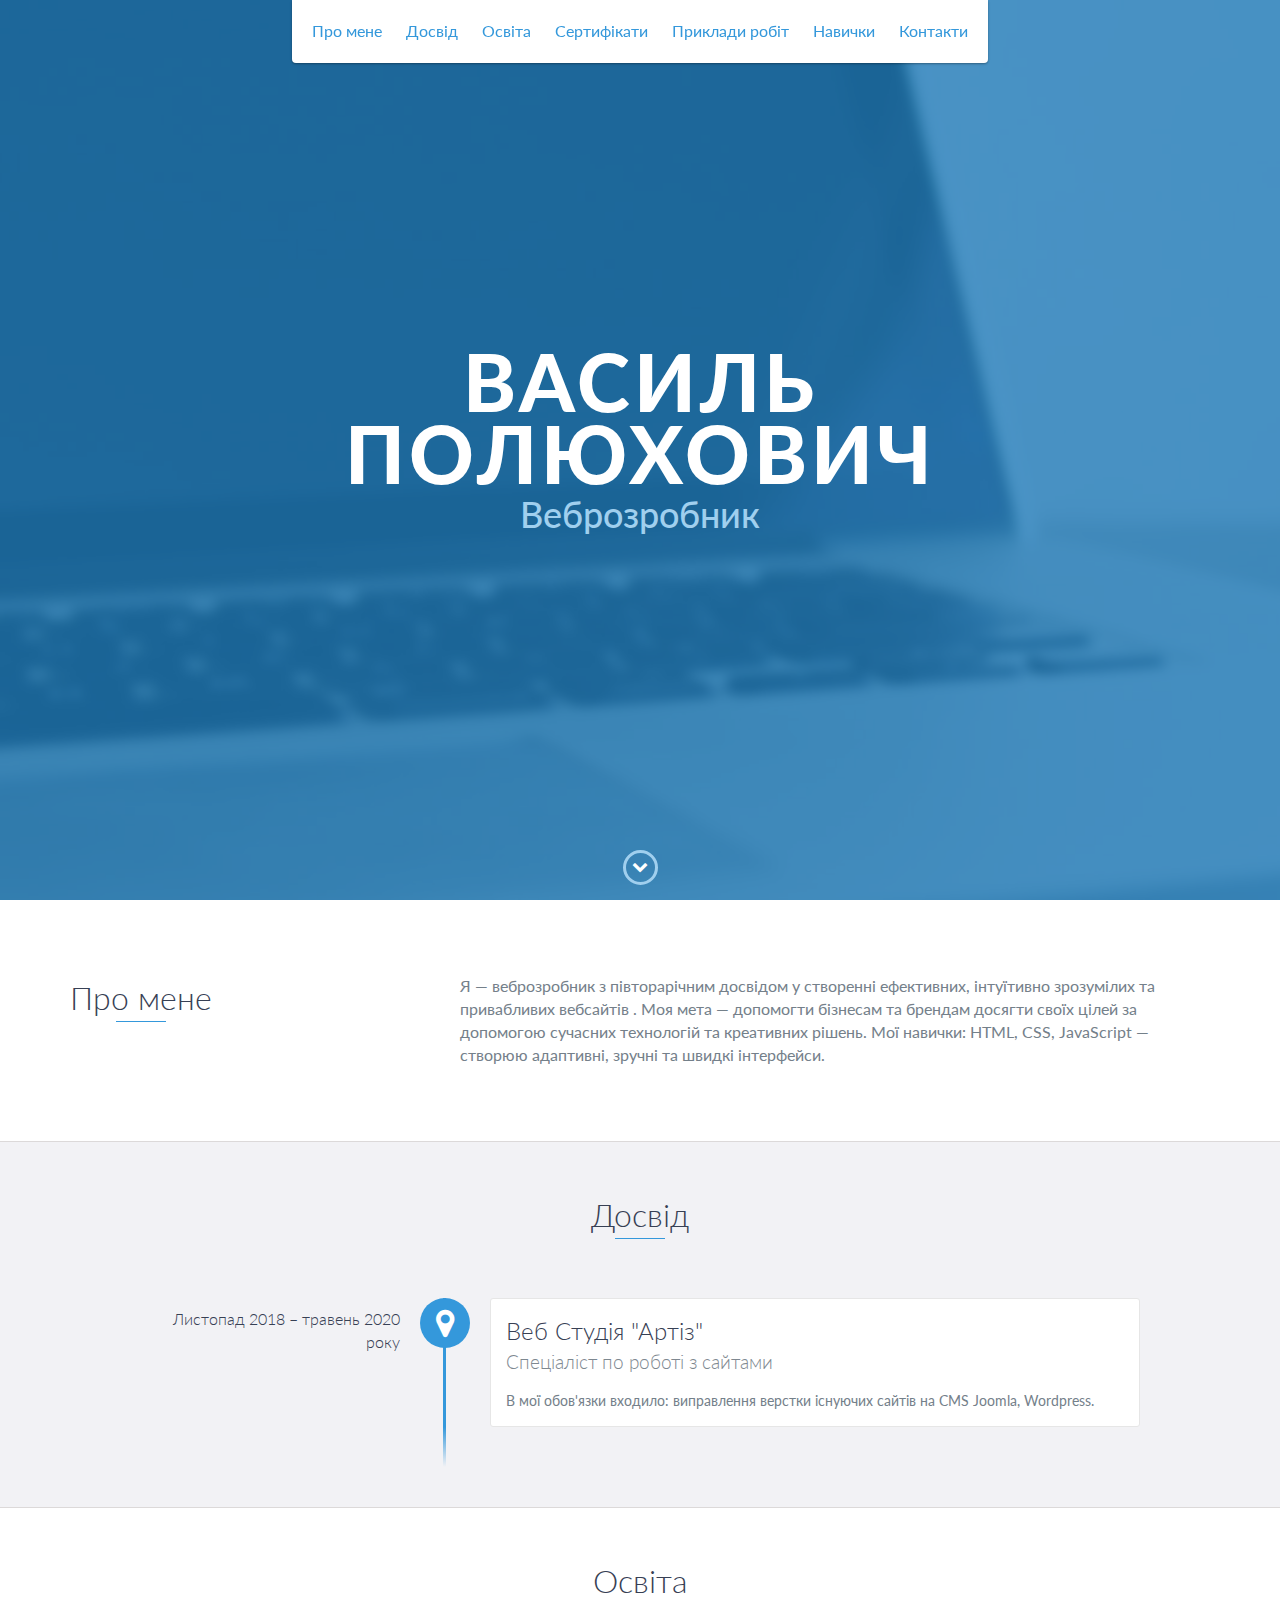
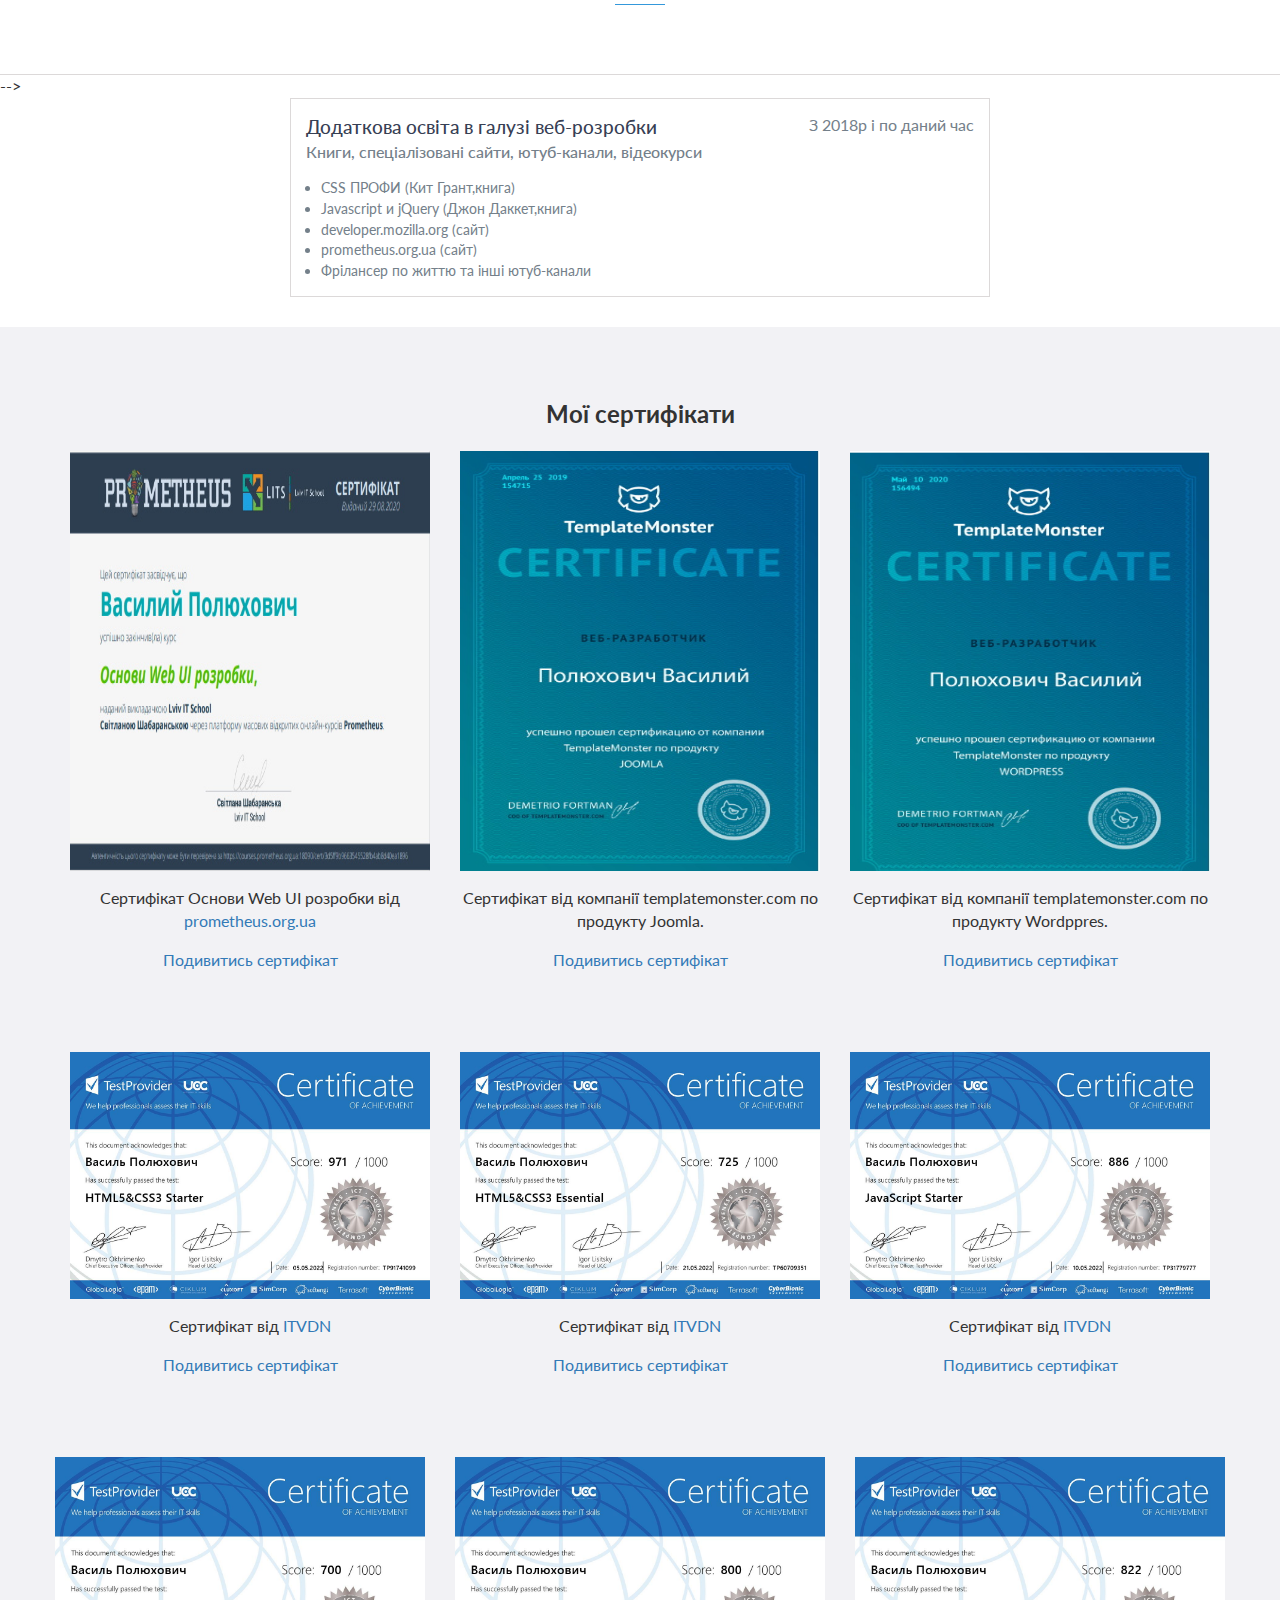
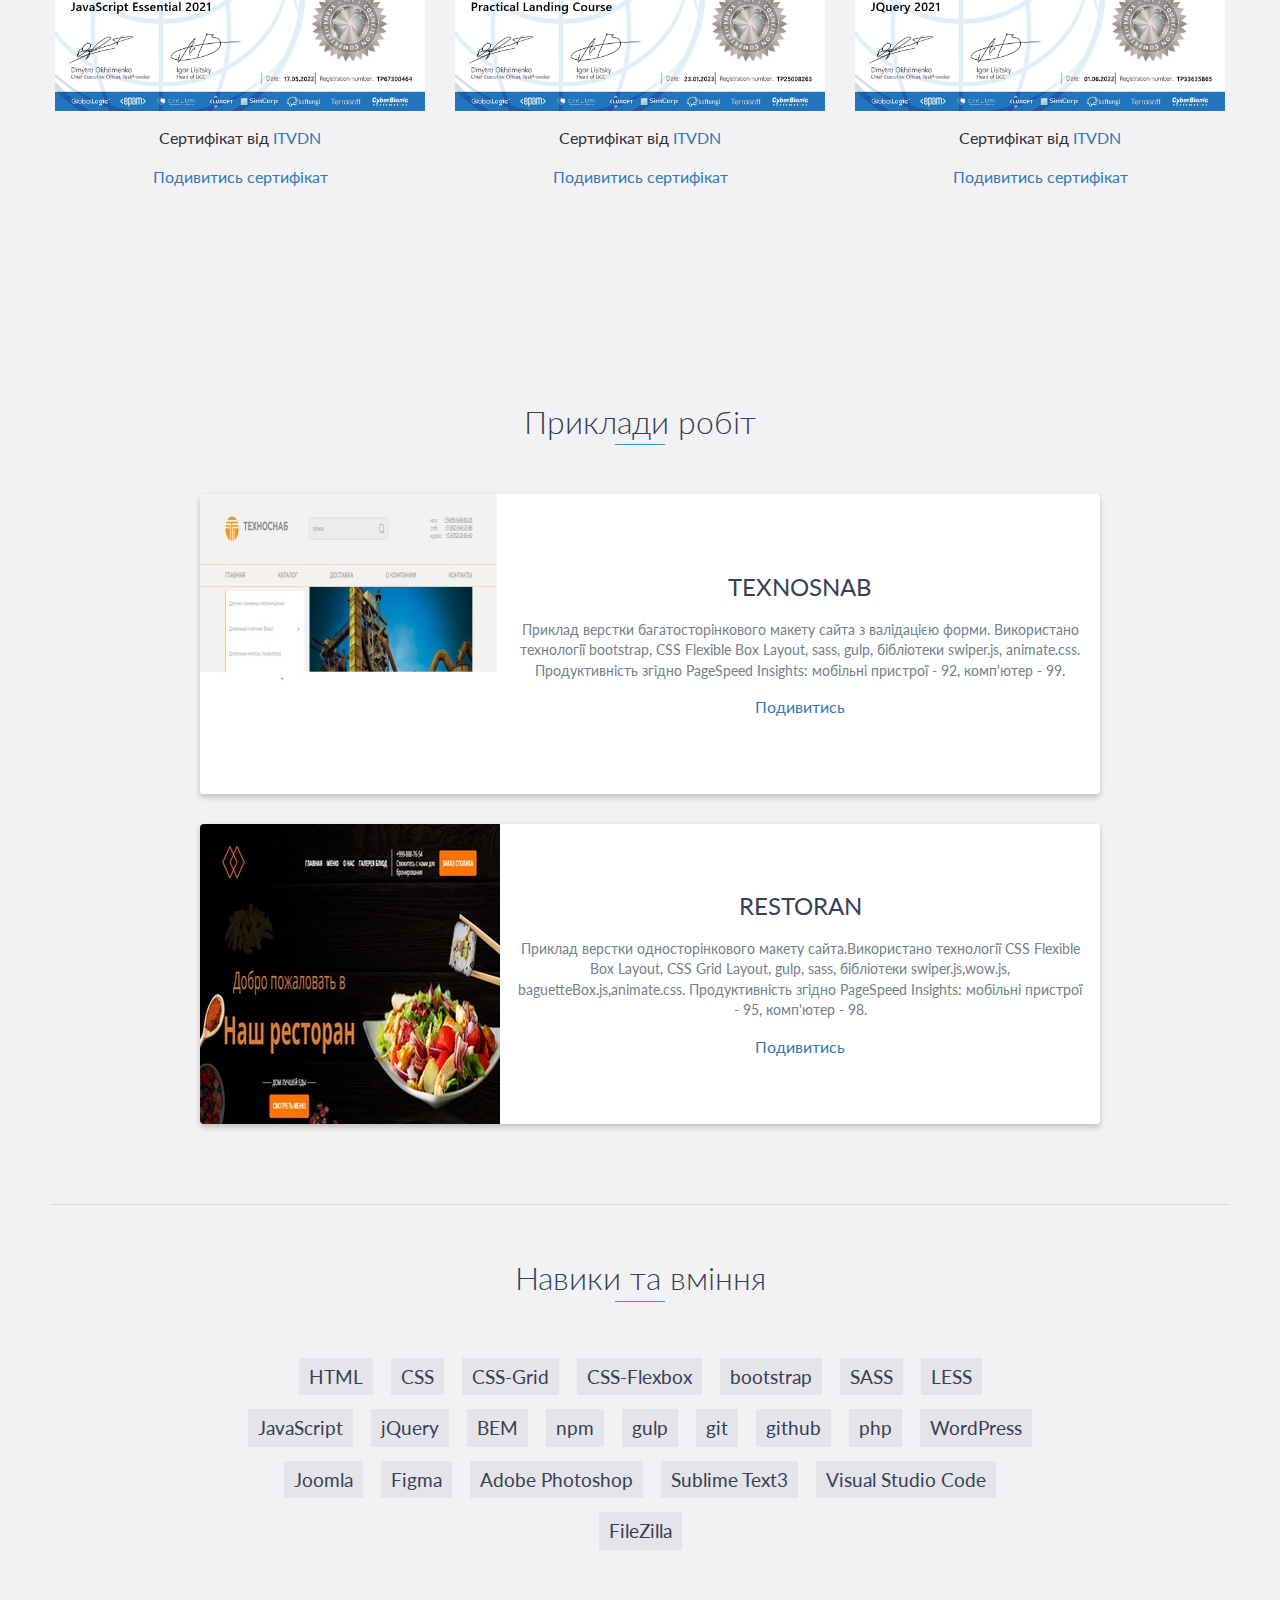
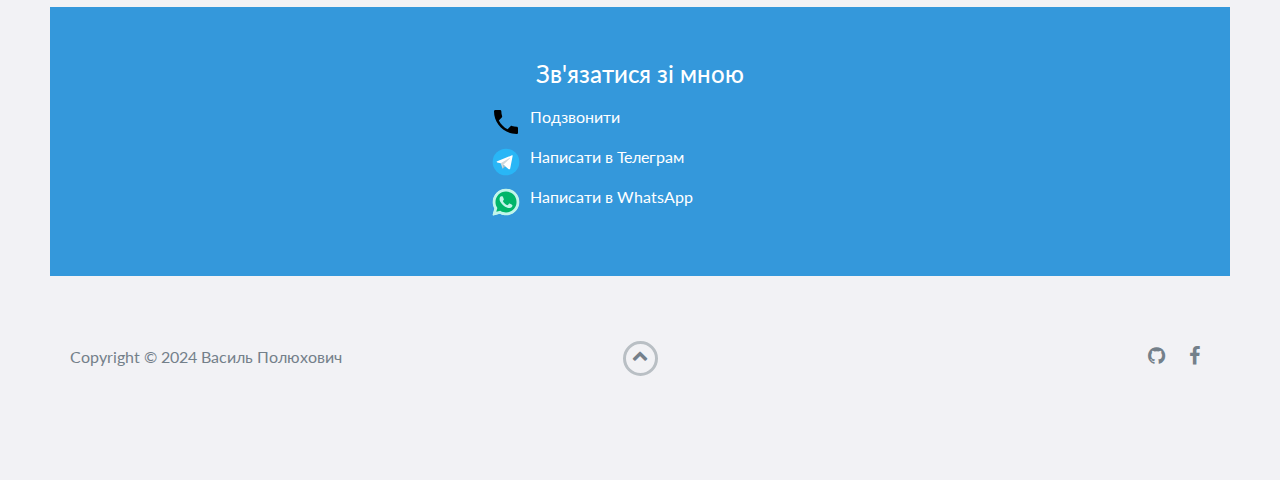
==== index.html @ ae408dc0 "Update index.html" ====
<!DOCTYPE html>
<html class="no-js" lang="uk">

<head>
    <meta charset="utf-8">
    <meta http-equiv="X-UA-Compatible" content="IE=edge">
    <meta name="viewport" content="width=device-width, initial-scale=1">
    <title>Моє Портфоліо</title>
	<link rel="shortcut icon" href="favicon.ico" type="image/x-icon">
	<link rel="icon" href="favicon.ico" type="image/x-icon">
    <link href="https://fonts.googleapis.com/css?family=Lato:300,400,700,900" rel="stylesheet">
    <link rel="stylesheet" href="libs/font-awesome/css/font-awesome.min.css">
    <link href="css/bootstrap.min.css" rel="stylesheet">
    <link href="css/styles.css" rel="stylesheet">
	<!-- Global site tag (gtag.js) - Google Analytics -->
<script async src="https://www.googletagmanager.com/gtag/js?id=G-TZPPJXWXL6"></script>
<script>
  window.dataLayer = window.dataLayer || [];
  function gtag(){dataLayer.push(arguments);}
  gtag('js', new Date());

  gtag('config', 'G-TZPPJXWXL6');
</script>
</head>

<body>
    <div id="mobile-menu-open" class="shadow-large">
        <i class="fa fa-bars" aria-hidden="true"></i>
    </div>
    <!-- End #mobile-menu-toggle -->
    <header class="sticky">
        <div id="mobile-menu-close">
            <span>Close</span> <i class="fa fa-times" aria-hidden="true"></i>
        </div>
        <ul id="menu" class="shadow">
            <li>
                <a href="#about">Про мене</a>
            </li>
            <li>
                <a href="#experience">Досвід</a>
            </li>
            <li>
                <a href="#education">Освіта</a>
            </li>
            <li>
                <a href="#sertifikat">Сертифікати</a>
            </li>
            <li>
                <a href="#projects">Приклади робіт</a>
            </li>
            <li>
                <a href="#skills">Навички</a>
            </li>
            <li>
                <a href="#contact">Контакти</a>
            </li>
        </ul>
    </header>
    <!-- End header -->

    <div id="lead">
        <div id="lead-content">
            <h1>Василь Полюхович</h1>
            <h2>Веброзробник</h2>
            <!--<a target="_blank" href="./rezume.pdfff" class="btn-rounded-white" >Скачати резюме</a>-->
        </div>
        <!-- End #lead-content -->

        <div id="lead-overlay"> </div>

        <div id="lead-down">
            <span>
                <i class="fa fa-chevron-down" aria-hidden="true"></i>
            </span>
        </div>
        <!-- End #lead-down -->
    </div>
    <!-- End #lead -->

    <div id="about">
        <div class="container">
            <div class="row">
                <div class="col-md-4">
                    <h2 class="heading">Про мене</h2>
                </div>
                <div class="col-md-8">
                    <p>
                       Я — веброзробник з півторарічним досвідом у створенні ефективних, інтуїтивно зрозумілих та привабливих вебсайтів . Моя мета — допомогти бізнесам та брендам досягти своїх цілей за допомогою сучасних технологій та креативних рішень.

Мої навички:
HTML, CSS, JavaScript — створюю адаптивні, зручні та швидкі інтерфейси.</p>


                    </p>
                </div>
            </div>
        </div>
    </div>
    <!-- End #about -->

    <div id="experience" class="background-alt">
        <h2 class="heading">Досвід</h2>
        <div id="experience-timeline">
           <!-- <div data-date="З 200 року">
                <h3>Зарічненське державне лісове підприємство</h3>
                <h4>Юрисконсульт</h4>
                <p>
                    Обов"язки: ведення претензійно-позовної роботи, представництво інтересів підприємства в судах та державних органах.
                </p>
            </div>-->

            <div data-date="Листопад 2018 – травень 2020 року">
                <h3>Веб Студія "Артіз"</h3>
                <h4>Спеціаліст по роботі з сайтами</h4>
                <p>
                    В мої обов'язки входило: виправлення верстки існуючих сайтів на CMS Joomla, Wordpress.
                </p>
            </div>

        </div>
    </div>
    <!-- End #experience -->

    <div id="education">
        <h2 class="heading">Освіта</h2>
       <!-- <div class="education-block">
            <h3>Чернівецький національний університет</h3>
            <span class="education-date">1999 - 2004</span>
            <h4>Диплом 'спеціаліста', спеціальність 'правознавство'</h4>
            <!-- <p>
                Lorem ipsum dolor sit amet, consectetur adipiscing elit. Curabitur in iaculis ex. Etiam volutpat laoreet urna. Morbi ut tortor nec nulla commodo malesuada sit amet vel lacus. Fusce eget efficitur libero. Morbi dapibus porta quam laoreet placerat.
            </p> -->
        </div>-->
        <!-- End .education-block -->

        <div class="education-block">
            <h3>Додаткова освіта в галузі веб-розробки</h3>
            <span class="education-date">З 2018р  і по даний час </span>
            <h4>Книги, спеціалізовані сайти, ютуб-канали, відеокурси</h4>
            <ul>
                <li>
                    CSS ПРОФИ (Кит Грант,книга)
                </li>
                <li>
                    Javascript и jQuery (Джон Даккет,книга)
                </li>
                <li>
                    developer.mozilla.org (сайт)
                </li>
                 
               
                <li>
                    prometheus.org.ua (сайт)
                </li>
                <li>
                    Фрілансер по життю та інші ютуб-канали
                </li>
            </ul>
        </div>
        <!-- End .education-block -->
    </div>
    <!-- End #education -->

    <div class="sertifikat background-alt" id="sertifikat">
        <div class="container">
                <h2 class="text-center">Мої сертифікати</h2>


            <div class="row">
                <div class="col-md-4 card-bot">
                     <div class="card text-center" >
                      <img src="images/sertifikat/prometeus2.jpg" class="card-img-top" alt="сертифікат-1" width="360" height="420">
                      <div class="card-body">
                        
                        <p class="card-text">Сертифікат Основи Web UI розробки від
                            <a href="https://courses.prometheus.org.ua/courses/course-v1:LITS+114+2020_T3/about" target="_blank">prometheus.org.ua</a>
                         </p>
                        <a href="images/sertifikat/certificate.pdf" class="btn btn-primary" target="_blank">Подивитись сертифікат</a>
                      </div>
                    </div>

                </div>
                <div class="col-md-4 card-bot">
                    <div class="card text-center">
                      <img src="images/sertifikat/monster1.jpg" class="card-img-top" alt="партнер" width="360" height="420">
                      <div class="card-body">
                        
                        <p class="card-text">Сертифікат від компанії templatemonster.com по продукту Joomla.</p>
                         <a href="sertifikat-1.html" class="btn btn-primary" target="_blank">Подивитись сертифікат</a>
                      </div>
                    </div>

                </div>
                <div class="col-md-4 card-bot">
                    <div class="card text-center">
                     <img src="images/sertifikat/monster2.jpg" class="card-img-top" alt="партнер" width="360" height="420">
                        
                        <p class="card-text">Сертифікат від компанії templatemonster.com по продукту Wordppres.</p>
                        <a href="sertifikat-2.html" class="btn btn-primary" target="_blank">Подивитись сертифікат</a>
                      </div>
                    </div>

                </div>
		<!--добавлено-->
			 <div class="row" >
                <div class="col-md-4 card-bot">
                    <div class="card text-center" >
                      <img src="images/sertifikat/front1.jpg" class="card-img-top" alt="сертифікат-4">
                      <div class="card-body">
                        
                        <p class="card-text">Сертифікат від 
                            <a href="https://itvdn.com/ua" target="_blank">ITVDN</a>
                         </p>
                        <a href="images/sertifikat/front1.jpg" class="btn btn-primary" target="_blank">Подивитись сертифікат</a>
                      </div>
                    </div>

                </div>
                <div class="col-md-4 card-bot">
                    <div class="card text-center">
                      <img src="images/sertifikat/front2.jpg" class="card-img-top" alt="сертифікат-4">
                      <div class="card-body">
                        
                        <p class="card-text">Сертифікат від 
				 <a href="https://itvdn.com/ua" target="_blank">ITVDN</a>
			
			</p>
                          <a href="images/sertifikat/front2.jpg" class="btn btn-primary" target="_blank">Подивитись сертифікат</a>
                      </div>
                    </div>

                </div>
                <div class="col-md-4 card-bot">
                    <div class="card text-center">
                     <img src="images/sertifikat/front3.jpg" class="card-img-top" alt="сертифікат-4">
                      <div class="card-body">
                        
                        <p class="card-text">Сертифікат від 
				 <a href="https://itvdn.com/ua" target="_blank">ITVDN</a>
			
			</p>
                          <a href="images/sertifikat/front3.jpg" class="btn btn-primary" target="_blank">Подивитись сертифікат</a>
                      </div>
                    </div>

                </div>

		<!--добавлено-->

		<!--добавлено-->
			 <div class="row" style="margin-bottom:80px;">
                <div class="col-md-4 card-bot">
                    <div class="card text-center" >
                      <img src="images/sertifikat/front4.jpg" class="card-img-top" alt="сертифікат-4">
                      <div class="card-body">
                        
                        <p class="card-text">Сертифікат від 
                            <a href="https://itvdn.com/ua" target="_blank">ITVDN</a>
                         </p>
                        <a href="images/sertifikat/front4.jpg" class="btn btn-primary" target="_blank">Подивитись сертифікат</a>
                      </div>
                    </div>

                </div>
                <div class="col-md-4 card-bot">
                    <div class="card text-center">
                      <img src="images/sertifikat/front5.jpg" class="card-img-top" alt="сертифікат-4">
                      <div class="card-body">
                        
                        <p class="card-text">Сертифікат від 
				 <a href="https://itvdn.com/ua" target="_blank">ITVDN</a>
			
			</p>
                          <a href="images/sertifikat/front5.jpg" class="btn btn-primary" target="_blank">Подивитись сертифікат</a>
                      </div>
                    </div>

                </div>
                <div class="col-md-4 card-bot">
                    <div class="card text-center">
                     <img src="images/sertifikat/front6.jpg" class="card-img-top" alt="сертифікат-4">
                      <div class="card-body">
                        
                        <p class="card-text">Сертифікат від 
				 <a href="https://itvdn.com/ua" target="_blank">ITVDN</a>
			
			</p>
                          <a href="images/sertifikat/front6.jpg" class="btn btn-primary" target="_blank">Подивитись сертифікат</a>
                      </div>
                    </div>

                </div>

		<!--добавлено-->


            </div>

        </div>

    </div>

    <div id="projects">
        <h2 class="heading">Приклади робіт</h2>
        <div class="container">
            <div class="row">
                <div class="project shadow-large">
                    <div class="project-image">
                        <img src="images/tehnosnab.jpg" alt="сайт техноснаб" />
                    </div>
                    <!-- End .project-image -->
                    <div class="project-info">
                        <h3>TEXNOSNAB</h3>
                        <p>
                            Приклад верстки багатосторінкового макету сайта  з валідацією форми. Використано технології bootstrap, CSS Flexible Box Layout,  sass, gulp, бiбліотеки swiper.js, animate.css. Продуктивність згідно PageSpeed Insights: мобільні пристрої - 92, комп'ютер - 99.
                        </p>
                        <a href="https://vasil-polucohvich.github.io/site/index.html" target="_blank">Подивитись </a>
                    </div>
                    
                    
                    
                </div>
                <!-- End .project -->
                <div class="project shadow-large">
                    <div class="project-image">
                        <img src="images/restoran.jpg" alt="сайт ресторан" />
                    </div>
                    <!-- End .project-image -->
                    <div class="project-info">
                        <h3>RESTORAN</h3>
                        <p>
                            Приклад верстки односторінкового макету сайта.Використано технології CSS Flexible Box Layout, CSS Grid Layout, gulp, sass, бiбліотеки swiper.js,wow.js, baguetteBox.js,animate.css. Продуктивність згідно PageSpeed Insights: мобільні пристрої - 95, комп'ютер - 98.
                        </p>
                        <a href="https://vasil-polucohvich.github.io/restoran/" target="_blank">Подивитись </a>
                    </div>
                    
                    
                    
                </div>
            </div>
        </div>
    </div>
    <!-- End #projects -->

    <div id="skills" class="background-alt">
        <h2 class="heading">Навики та вміння</h2>
        <ul>
            
            <li>HTML</li>
            <li>CSS</li>
            <li>CSS-Grid</li>
            <li>CSS-Flexbox</li>
            <li>bootstrap</li>
            <li>SASS</li>
            <li>LESS</li>
            <li>JavaScript</li>
            <li>jQuery</li>
             <li>BEM</li>
            
            
            <li>npm</li>
            <li>gulp</li>
            <li>git</li>
            <li>github</li>
            <li>php</li>
            <li>WordPress</li>
            <li>Joomla</li>
            <li>Figma</li>
            <li>Adobe Photoshop</li>
            <li>Sublime Text3</li>
            <li>Visual Studio Code</li>
	    <li>FileZilla</li>
            
        </ul>
    </div>
    <!-- End #skills -->

    <div id="contact">
        <div class="wrap">
            <h2>Зв'язатися зі мною</h2>
        <div>
            <a class="messanger tel"  href="tel:+38-098-82-34-392">Подзвонити </a>
        </div>
        <!--<div>
            <a class="messanger email"  href="mailto:polyukhovich.vasil.12@gmail.com">Написати на email</a>
        </div>-->
        <!-- <div>
            <a class="messanger skipe"  href="https://join.skype.com/invite/NRUJ8xKCQGyu">Зв'язатися по Skipe</a>
        </div>-->
        <div>
            <a class="messanger telegram"  href="tg://resolve?domain=VasilyPolyukhovich">Написати в Телеграм</a>
        </div>
        
        <div>
            <a class="messanger whatsapp"  href="https://wa.me/380988234392">Написати в WhatsApp</a>
        </div>

        </div>
        
        
        <!-- <div id="contact-form">
            <form method="POST" action="https://formspree.io/email@email.com">
                <input type="hidden" name="_subject" value="Contact request from personal website" />
                <input type="email" name="_replyto" placeholder="Ваш email" required>
                <textarea name="message" placeholder="Ваше повідомлення" required></textarea>
                <button type="submit">Надіслати</button>
            </form>
        </div> -->
        <!-- End #contact-form -->
    </div>
    <!-- End #contact -->

    <footer>
        <div class="container">
            <div class="row">
                <div class="col-sm-5 copyright">
                    <p>
                        Copyright &copy; 2024 Василь Полюхович
                    </p>
                </div>
                <div class="col-sm-2 top">
                    <span id="to-top">
                        <i class="fa fa-chevron-up" aria-hidden="true"></i>
                    </span>
                </div>
                <div class="col-sm-5 social">
                    <ul>
                        <li>
                            <a href="https://github.com/vasil-polucohvich/" target="_blank"><i class="fa fa-github" aria-hidden="true"></i></a>
                        </li>
                       <!--  <li>
                            <a href="https://stackoverflow.com/" target="_blank"><i class="fa fa-stack-overflow" aria-hidden="true"></i></a>
                        </li> -->
                        <!-- <li>
                            <a href="https://linkedin.com/" target="_blank"><i class="fa fa-linkedin" aria-hidden="true"></i></a>
                        </li> -->
                        <li>
                            <a href="https://www.facebook.com/profile.php?id=100009595357297" target="_blank"><i class="fa fa-facebook" aria-hidden="true"></i></a>
                        </li>
                        <!-- <li>
                            <a href="https://twitter.com/" target="_blank"><i class="fa fa-twitter" aria-hidden="true"></i></a>
                        </li> -->
                       <!--  <li>
                            <a href="https://plus.google.com/" target="_blank"><i class="fa fa-google-plus" aria-hidden="true"></i></a>
                        </li> -->
                    </ul>
                </div>
            </div>
        </div>
    </footer>
    <!-- End footer -->

    <script src="https://ajax.googleapis.com/ajax/libs/jquery/1.12.4/jquery.min.js"></script>
    <script src="js/scripts.min.js"></script>
</body>

</html>
---- css/styles.css ----
/*!
    Title: Dev Portfolio Template
    Version: 1.2.2
    Last Change: 03/25/2020
    Author: Ryan Fitzgerald
    Repo: https://github.com/RyanFitzgerald/devportfolio-template
    Issues: https://github.com/RyanFitzgerald/devportfolio-template/issues

    Description: This file contains all the styles associated with the page
    that don't come from third party libraries. This file gets compiled using
    Gulp and send to the /css folder which is then loaded on the page.
*/body{font-family:"Lato",sans-serif;font-size:16px}body.active{overflow:hidden;z-index:-1}.no-js #experience-timeline>div{background:#fff;padding:10px;margin-bottom:10px;border:1px solid #dcd9d9}.no-js #experience-timeline>div h3{font-size:1.5em;font-weight:300;color:#374054;display:inline-block;margin:0}.no-js #experience-timeline>div h4{font-size:1.2em;font-weight:300;color:#7e8890;margin:0 0 15px 0}.no-js #experience-timeline>div p{color:#74808a;font-size:0.9em;margin:0}.no-js #experience-timeline:after,.no-js #experience-timeline:before{content:none}@-webkit-keyframes dropHeader{0%{-webkit-transform:translateY(-100%);transform:translateY(-100%)}to{-webkit-transform:translateY(0);transform:translateY(0)}}@keyframes dropHeader{0%{-webkit-transform:translateY(-100%);transform:translateY(-100%)}to{-webkit-transform:translateY(0);transform:translateY(0)}}header{position:absolute;top:0;left:0;right:0;text-align:center;z-index:10;-webkit-animation-name:dropHeader;animation-name:dropHeader;-webkit-animation-iteration-count:1;animation-iteration-count:1;-webkit-animation-timing-function:ease;animation-timing-function:ease;-webkit-animation-duration:0.75s;animation-duration:0.75s}header ul{display:inline-block;background:#fff;text-align:center;padding:10px;margin:0;border-bottom-right-radius:4px;border-bottom-left-radius:4px}header li{display:inline-block}header a{display:block;color:#3498db;padding:10px}header a:hover{color:#217dbb;text-decoration:none;background:#eee;border-radius:4px}header a:focus{color:#3498db;text-decoration:none}header.active{display:block}header.sticky{position:fixed;z-index:999}#menu.active{display:block}#mobile-menu-open{display:none;cursor:pointer;position:fixed;right:15px;top:10px;color:#3498db;font-size:1.5em;z-index:20;padding:0 7px;border-radius:4px;background:#fff}#mobile-menu-close{display:none;text-align:right;width:100%;background:#fff;font-size:1.5em;padding-right:15px;padding-top:10px;cursor:pointer;color:#3498db}#mobile-menu-close span{font-size:0.5em;text-transform:uppercase}#mobile-menu-close i{vertical-align:middle}footer{padding:50px 0}.copyright{padding-top:20px}.copyright p{margin:0;color:#74808a}.top{text-align:center}.top span{cursor:pointer;display:block;margin:15px auto 0 auto;width:35px;height:35px;border-radius:50%;border:3px solid #b9bfc4;text-align:center}.top i{color:#74808a}.social{text-align:right}.social ul{margin:5px 0 0 0;padding:0}.social li{display:inline-block;font-size:1.25em;list-style:none}.social a{display:block;color:#74808a;padding:10px}.social a:hover{color:#3498db}.btn-rounded-white{display:inline-block;color:#fff;padding:15px 25px;border:3px solid #fff;border-radius:30px;-webkit-transition:0.5s ease all;transition:0.5s ease all}.btn-rounded-white:hover{color:#3498db;background:#fff;text-decoration:none}.shadow{-webkit-box-shadow:0 1px 3px rgba(0,0,0,0.12),0 1px 2px rgba(0,0,0,0.24);box-shadow:0 1px 3px rgba(0,0,0,0.12),0 1px 2px rgba(0,0,0,0.24)}.shadow-large{-webkit-box-shadow:0 3px 6px rgba(0,0,0,0.08),0 3px 6px rgba(0,0,0,0.15);box-shadow:0 3px 6px rgba(0,0,0,0.08),0 3px 6px rgba(0,0,0,0.15)}.heading{position:relative;display:inline-block;font-size:2em;font-weight:300;margin:0 0 30px 0}.heading:after{position:absolute;content:"";top:100%;height:1px;width:50px;left:0;right:0;margin:0 auto;background:#3498db}.background-alt{background:#f2f2f5}#lead{position:relative;height:100vh;min-height:500px;max-height:1080px;background:url(../images/lead-bg.jpg);background-size:cover;padding:15px;overflow:hidden}#lead-content{position:absolute;z-index:10;top:50%;left:50%;-webkit-transform:translate(-50%,-50%);transform:translate(-50%,-50%);text-align:center}#lead-content h1,#lead-content h2{margin:0}#lead-content h1{color:#fff;font-weight:900;font-size:5em;text-transform:uppercase;letter-spacing:0.05em;line-height:0.9em}#lead-content h2{color:#a0cfee;font-weight:500;font-size:2.25em;margin-bottom:15px}#lead-overlay{position:absolute;height:100%;width:100%;top:0;right:0;bottom:0;left:0;background:rgba(33,125,187,0.8);z-index:1}#lead-down{position:absolute;left:0;right:0;width:100%;text-align:center;z-index:10;bottom:15px;color:#fff}#lead-down span{cursor:pointer;display:block;margin:0 auto;width:35px;height:35px;border-radius:50%;border:3px solid #a0cfee;text-align:center}#lead-down i{-webkit-animation:pulsate 1.5s ease;animation:pulsate 1.5s ease;-webkit-animation-iteration-count:infinite;animation-iteration-count:infinite;padding-top:5px}@-webkit-keyframes pulsate{0%{-webkit-transform:scale(1,1);transform:scale(1,1)}50%{-webkit-transform:scale(1.2,1.2);transform:scale(1.2,1.2)}to{-webkit-transform:scale(1,1);transform:scale(1,1)}}@keyframes pulsate{0%{-webkit-transform:scale(1,1);transform:scale(1,1)}50%{-webkit-transform:scale(1.2,1.2);transform:scale(1.2,1.2)}to{-webkit-transform:scale(1,1);transform:scale(1,1)}}#about{padding:75px 15px;border-bottom:1px solid #dcd9d9}#about h2{color:#374054}#about p{color:#74808a;margin:0}#experience{padding:50px 15px;text-align:center;border-bottom:1px solid #dcd9d9}#experience h2{color:#374054}#experience-timeline{margin:30px auto 0 auto;position:relative;max-width:1000px}#experience-timeline:before{position:absolute;content:"";top:0;bottom:0;left:303px;right:auto;height:100%;width:3px;background:#3498db;z-index:0}#experience-timeline:after{position:absolute;content:"";width:3px;height:40px;background:#3498db;background:-webkit-gradient(linear,left top,left bottom,from(#3498db),to(rgba(52,152,219,0)));background:linear-gradient(to bottom,#3498db,rgba(52,152,219,0));top:100%;left:303px}.vtimeline-content{margin-left:350px;background:#fff;border:1px solid #e6e6e6;padding:15px;border-radius:3px;text-align:left}.vtimeline-content h3{font-size:1.5em;font-weight:300;color:#374054;display:inline-block;margin:0}.vtimeline-content h4{font-size:1.2em;font-weight:300;color:#7e8890;margin:0 0 15px 0}.vtimeline-content p{color:#74808a;font-size:0.9em;margin:0}.vtimeline-point{position:relative;display:block;vertical-align:top;margin-bottom:30px}.vtimeline-icon{position:relative;color:#fff;width:50px;height:50px;background:#3498db;border-radius:50%;float:left;z-index:99;margin-left:280px}.vtimeline-icon i{display:block;font-size:2em;margin-top:10px}.vtimeline-date{width:260px;text-align:right;position:absolute;left:0;top:10px;font-weight:300;color:#374054}#education{padding:50px 15px 20px 15px;border-bottom:1px solid #dcd9d9;text-align:center}#education h2{color:#374054;margin-bottom:50px}.education-block{max-width:700px;margin:0 auto 30px auto;padding:15px;border:1px solid #dcd9d9;text-align:left}.education-block h3{font-weight:500;float:left;margin:0;color:#374054}.education-block span{color:#74808a;float:right}.education-block h4{color:#74808a;clear:both;font-weight:500;margin:0 0 15px 0}.education-block p,.education-block ul{margin:0;color:#74808a;font-size:0.9em}.education-block ul{padding:0 0 0 15px}.text-center{text-align:center}.sertifikat{padding:50px}img{width:100%}.container-sertifikat{margin-top:20px;margin-bottom:20px}#projects{padding:50px 15px;border-bottom:1px solid #dcd9d9;text-align:center}#projects h2{color:#374054;margin-bottom:50px}.project{position:relative;max-width:900px;margin:0 auto 30px auto;overflow:hidden;background:#fff;border-radius:4px}.project-image{float:left}.project-info{position:absolute;top:50%;-webkit-transform:translateY(-50%);transform:translateY(-50%);margin-left:300px;padding:15px}.project-info h3{font-size:1.5em;font-weight:400;color:#374054;margin:0 0 15px 0}.project-info p{color:#74808a;margin:0 0 15px 0;font-size:0.9em}.no-image .project-info{position:relative;margin:0;padding:30px 15px;-webkit-transform:none;transform:none}#more-projects{display:none}#skills{padding:50px 15px;text-align:center}#skills h2{color:#374054;margin-bottom:50px}#skills ul{display:block;margin:0 auto;padding:0;max-width:800px}#skills li{display:inline-block;margin:7px;padding:5px 10px;color:#374054;background:#e4e4ea;list-style:none;cursor:default;font-size:1.2em}#contact{padding:50px 15px;background:#3498db;text-align:center}#contact h2{margin:0 0 15px 0;color:#fff;font-weight:500}#contact-form{max-width:500px;margin:0 auto}#contact-form input,#contact-form textarea{display:block;width:100%;padding:10px;border-radius:4px;border:none;margin-bottom:10px;background:#1d6fa5;color:#fff;-webkit-transition:0.5s ease all;transition:0.5s ease all}#contact-form input::-webkit-input-placeholder,#contact-form textarea::-webkit-input-placeholder{color:#fff}#contact-form input:-moz-placeholder,#contact-form textarea:-moz-placeholder{color:#fff;opacity:1}#contact-form input::-moz-placeholder,#contact-form textarea::-moz-placeholder{color:#fff;opacity:1}#contact-form input:-ms-input-placeholder,#contact-form textarea:-ms-input-placeholder{color:#fff}#contact-form input:focus,#contact-form textarea:focus{outline:none;background:#16527a}#contact-form textarea{height:150px;resize:none}#contact-form button{display:block;width:100%;background:#fff;border-radius:4px;padding:5px 10px;border:none;color:#3498db;font-weight:700;-webkit-box-shadow:0 1px 3px rgba(0,0,0,0.12),0 1px 2px rgba(0,0,0,0.24);box-shadow:0 1px 3px rgba(0,0,0,0.12),0 1px 2px rgba(0,0,0,0.24);-webkit-transition:0.5s ease all;transition:0.5s ease all}#contact-form button:hover{-webkit-box-shadow:0 10px 20px rgba(0,0,0,0.19),0 6px 6px rgba(0,0,0,0.23);box-shadow:0 10px 20px rgba(0,0,0,0.19),0 6px 6px rgba(0,0,0,0.23)}.optional-section{padding:50px 15px;text-align:center;border-top:1px solid #dcd9d9}.optional-section h2{color:#374054}.optional-section-block{max-width:700px;margin:0 auto 30px auto;padding:15px;border:1px solid #dcd9d9;background:#fff;text-align:left}.optional-section-block h3{font-weight:500;margin:0 0 15px 0;color:#374054}.optional-section-block h4{color:#74808a;clear:both;font-weight:500;margin:0 0 15px 0}.optional-section-block p,.optional-section-block ul{margin:0 0 15px 0;color:#74808a;font-size:0.9em}.optional-section-block ul{padding:0 0 0 15px}@media only screen and (max-width:750px){#experience-timeline:after,#experience-timeline:before{left:23px}.vtimeline-date{width:auto;text-align:left;position:relative;margin-bottom:15px;display:block;margin-left:70px}.vtimeline-icon{margin-left:0}.vtimeline-content{margin-left:70px}}@media only screen and (max-width:992px){#lead{height:auto;min-height:auto;max-height:auto;padding:100px 15px}#lead-content{position:relative;-webkit-transform:none;transform:none;left:auto;top:auto}#lead-content h1{font-size:3em}#lead-content h2{font-size:1.75em}#about{text-align:center}#about p{text-align:left}}@media only screen and (max-width:768px){header{position:fixed;display:none;z-index:999;-webkit-animation:none;animation:none;bottom:0;height:100%}#mobile-menu-close,#mobile-menu-open{display:block}#menu{height:100%;overflow-y:auto;-webkit-box-shadow:none;box-shadow:none;border-radius:0;width:100%}#menu li{display:block;margin-bottom:10px}#lead-content h1{font-size:2em}#lead-content h2{font-size:1.3em}#lead-content a{padding:10px 20px}#lead-down{display:none}.education-block h3,.education-block span{float:none}.project-image{display:none}.project-info{position:relative;margin:0;padding:30px 15px;top:auto;-webkit-transform:none;transform:none}footer{text-align:center}.social{text-align:center}}@media only screen and (max-width:480px){#lead-content h1{font-size:1.5em}#lead-content h2{font-size:1em}#lead-content a{font-size:0.9em;padding:5px 10px}}.messanger{color: #fff;margin-bottom: 10px;}#contact a{display: block;width: 300px;height: 30px;text-align: left; padding-left: 40px;}.email{background-image: url('../images/emailgmaill.svg');background-repeat:no-repeat;background-position: 0 0;}.skipe{background-image: url('../images/icons8-skipe.svg');background-repeat:no-repeat;background-position: 0 0;}.telegram{background-image: url('../images/icons8-telegram.svg');background-repeat:no-repeat;background-position: 0 0;}.whatsapp{background-image: url('../images/icons8-whatsapp.svg');background-repeat:no-repeat;background-position: 0 0;}.tel{background-image: url('../images/phone.svg');background-repeat:no-repeat;background-position: 0 0;}.wrap{width: 300px;margin: 0 auto}.card-bot{margin-bottom:80px!important;}screen and (max-width: 768px) {
    #lead-content h2 {
    font-size:2em;}
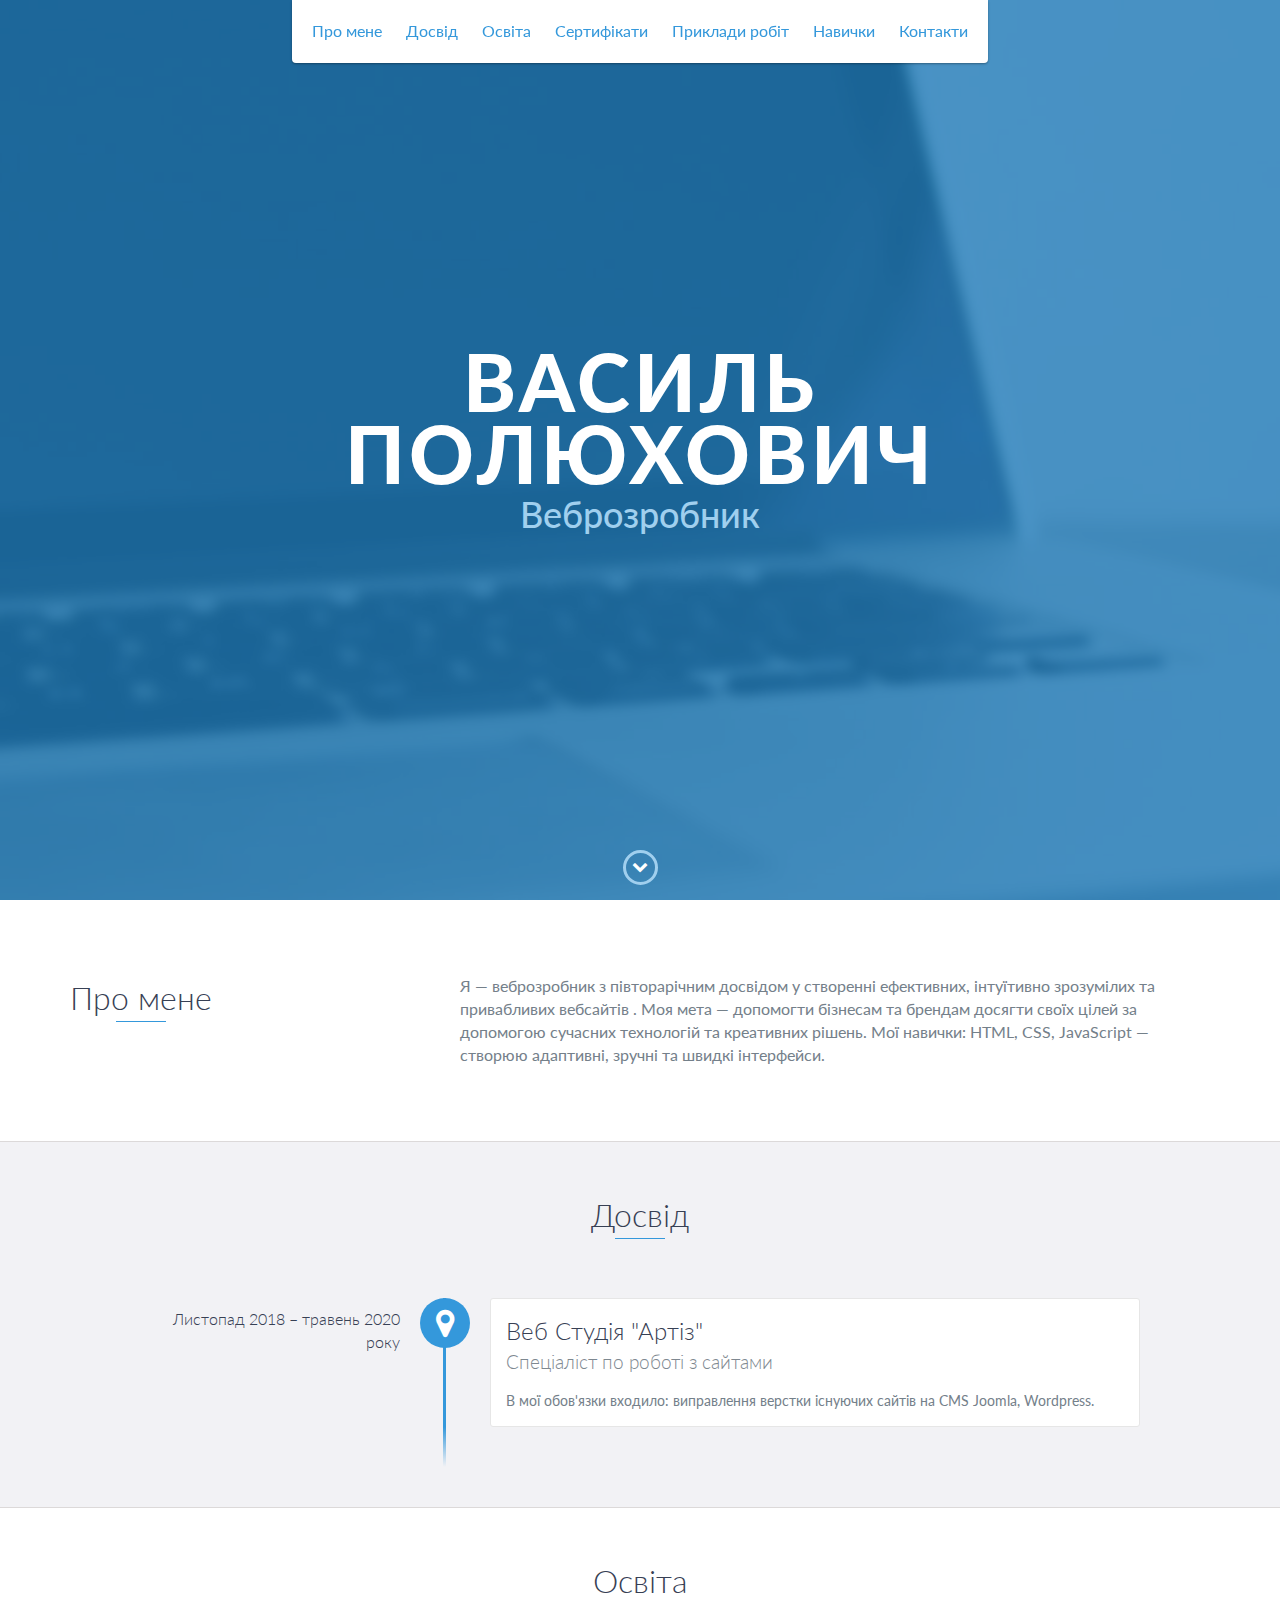
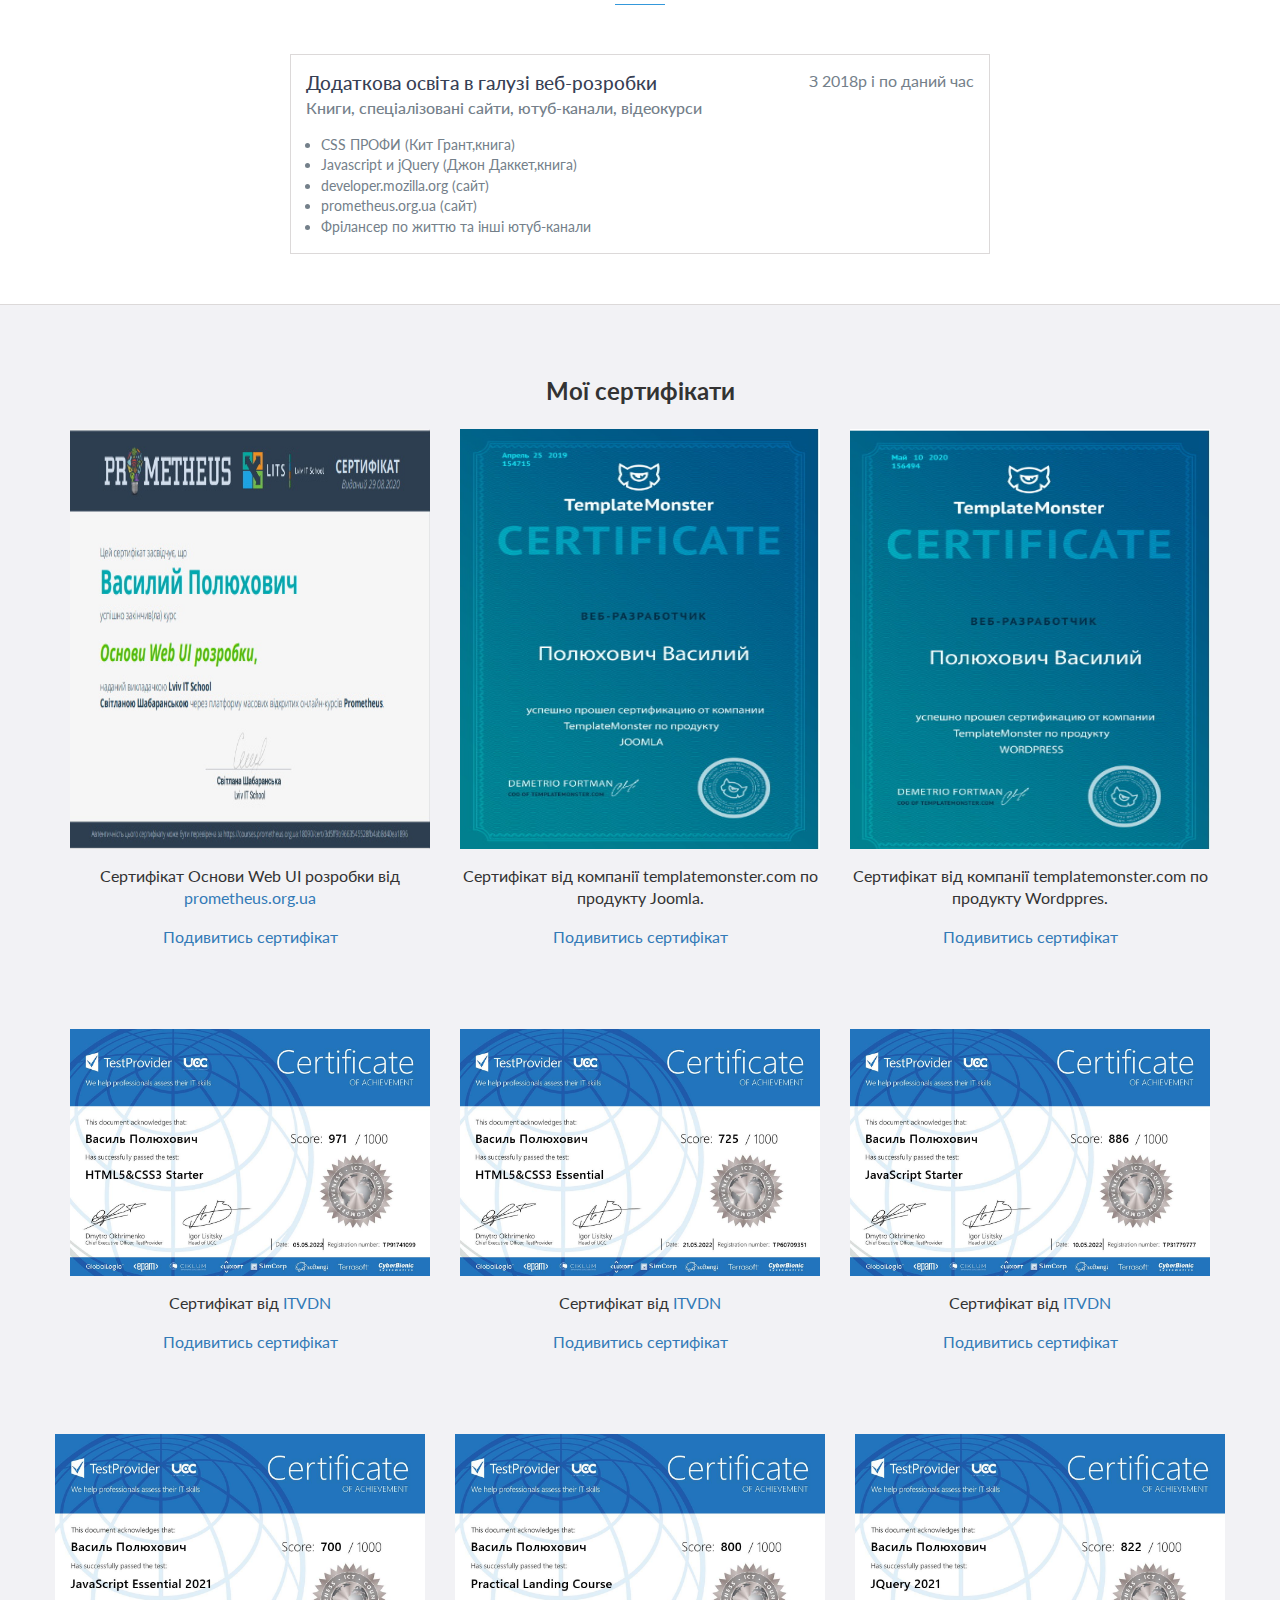
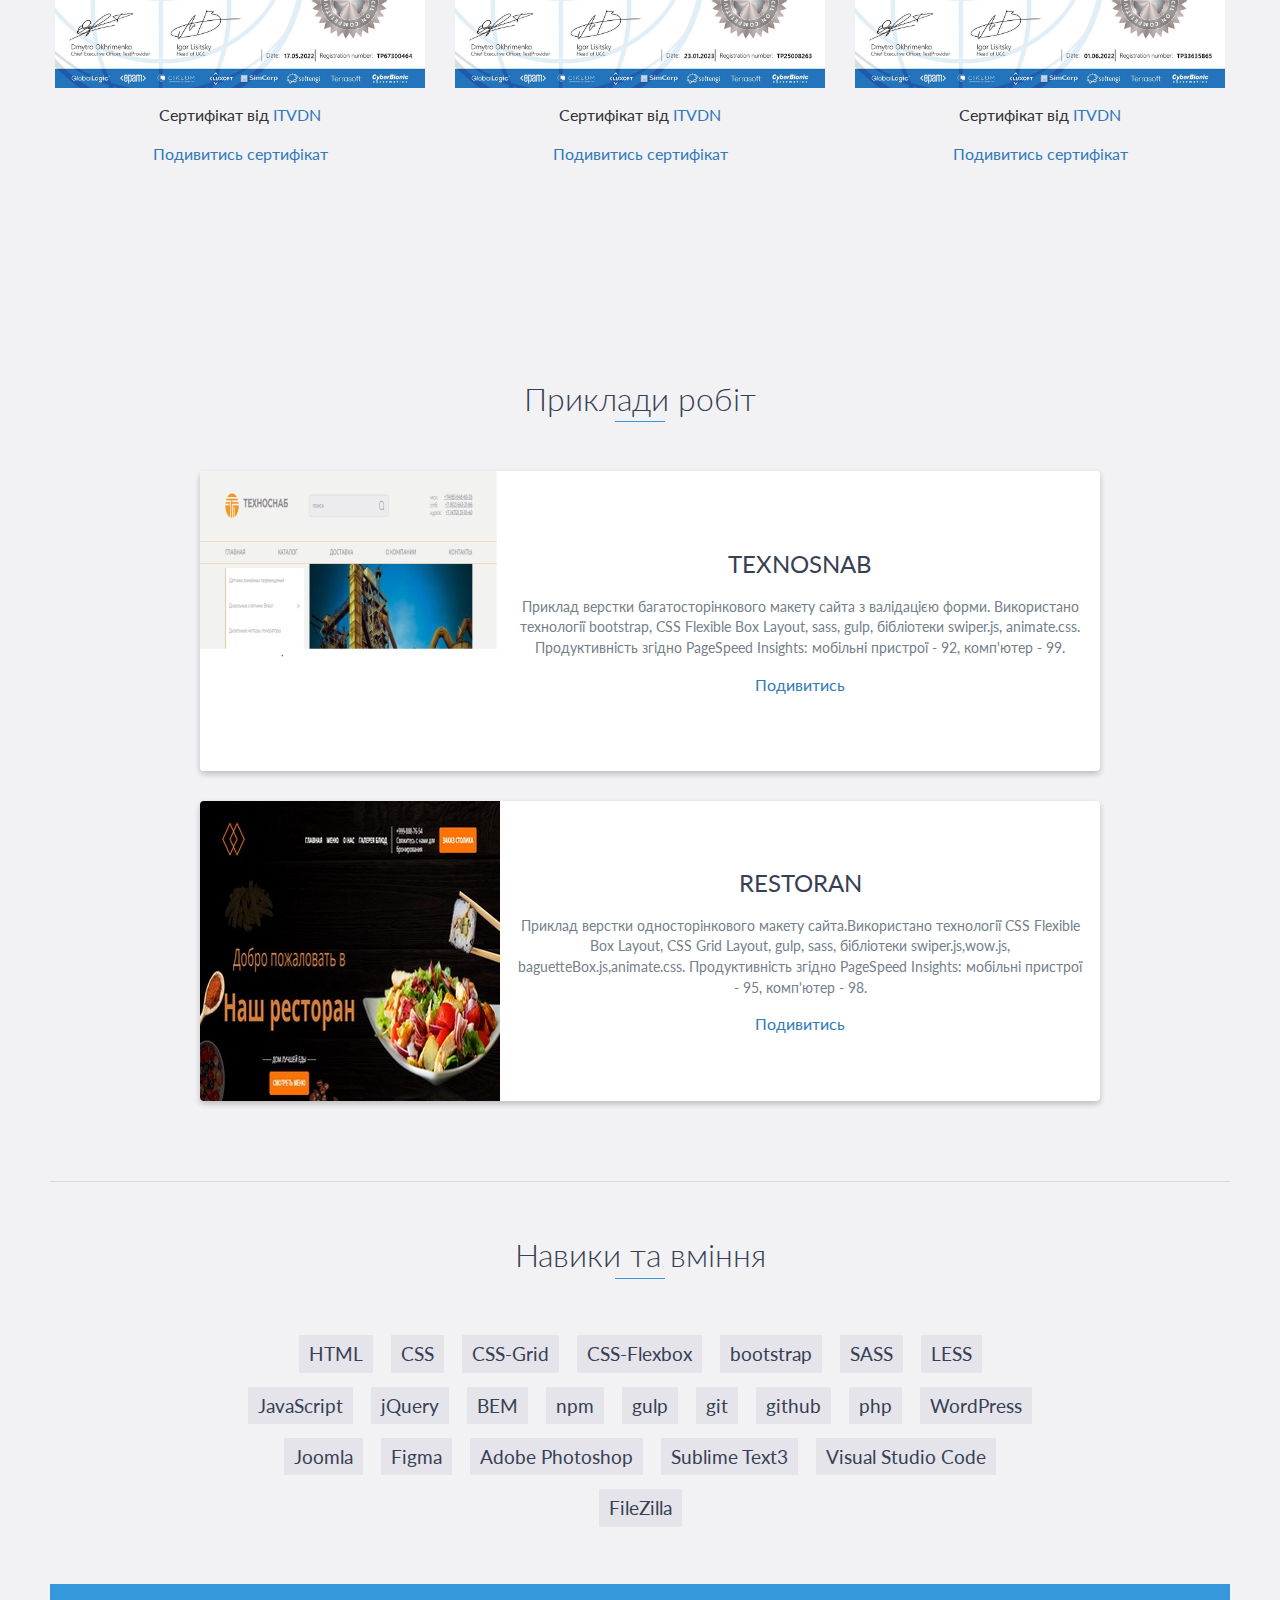
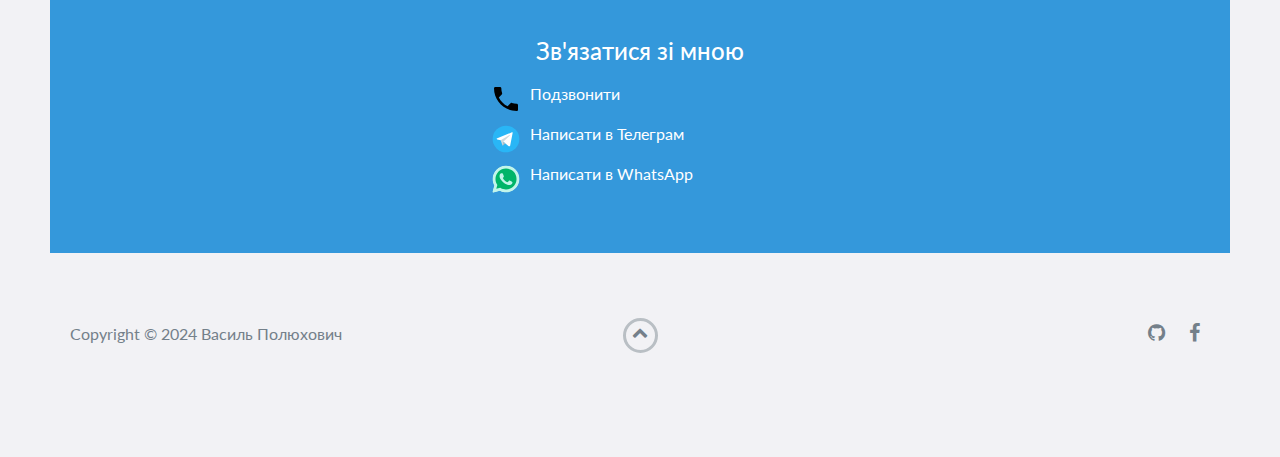
==== commit 7a8eb924: "Update index.html" ====
--- a/index.html
+++ b/index.html
@@ -127,9 +127,7 @@
             <h3>Чернівецький національний університет</h3>
             <span class="education-date">1999 - 2004</span>
             <h4>Диплом 'спеціаліста', спеціальність 'правознавство'</h4>
-            <!-- <p>
-                Lorem ipsum dolor sit amet, consectetur adipiscing elit. Curabitur in iaculis ex. Etiam volutpat laoreet urna. Morbi ut tortor nec nulla commodo malesuada sit amet vel lacus. Fusce eget efficitur libero. Morbi dapibus porta quam laoreet placerat.
-            </p> -->
+           
         </div>-->
         <!-- End .education-block -->
 
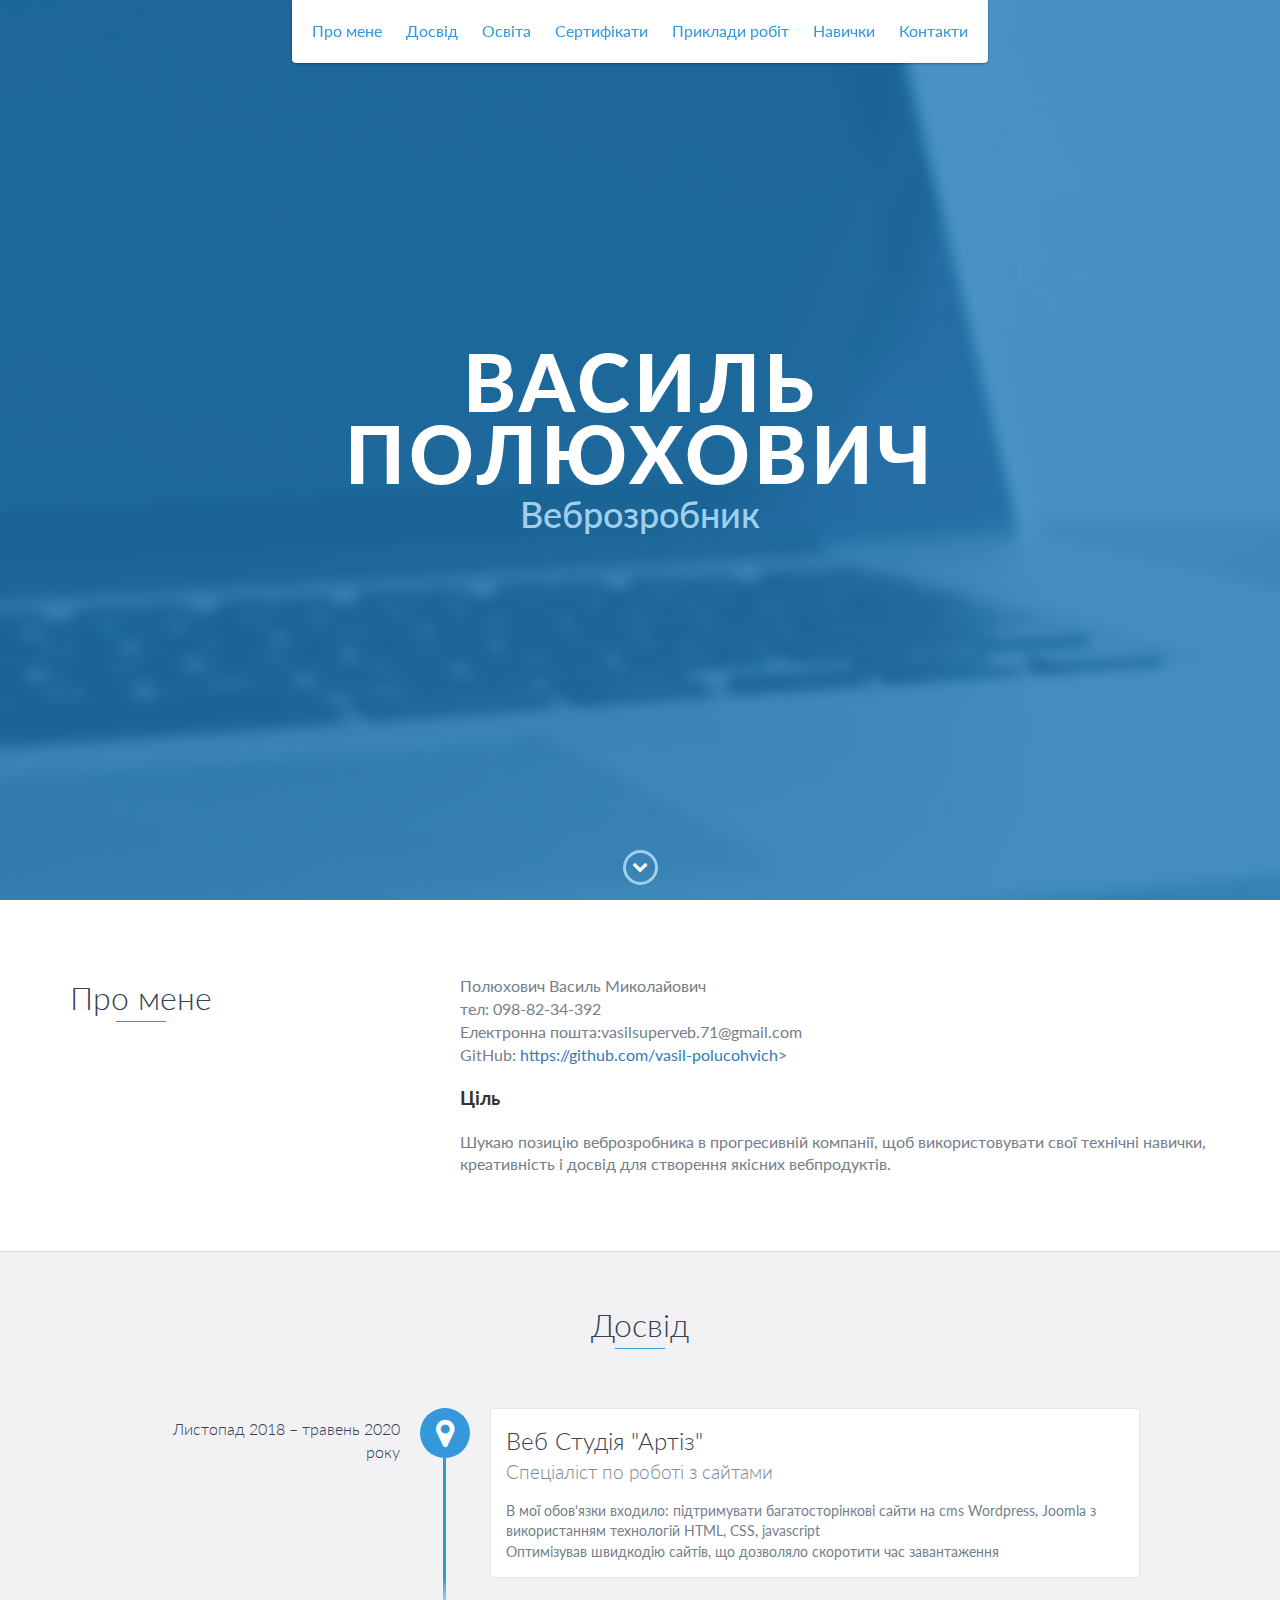
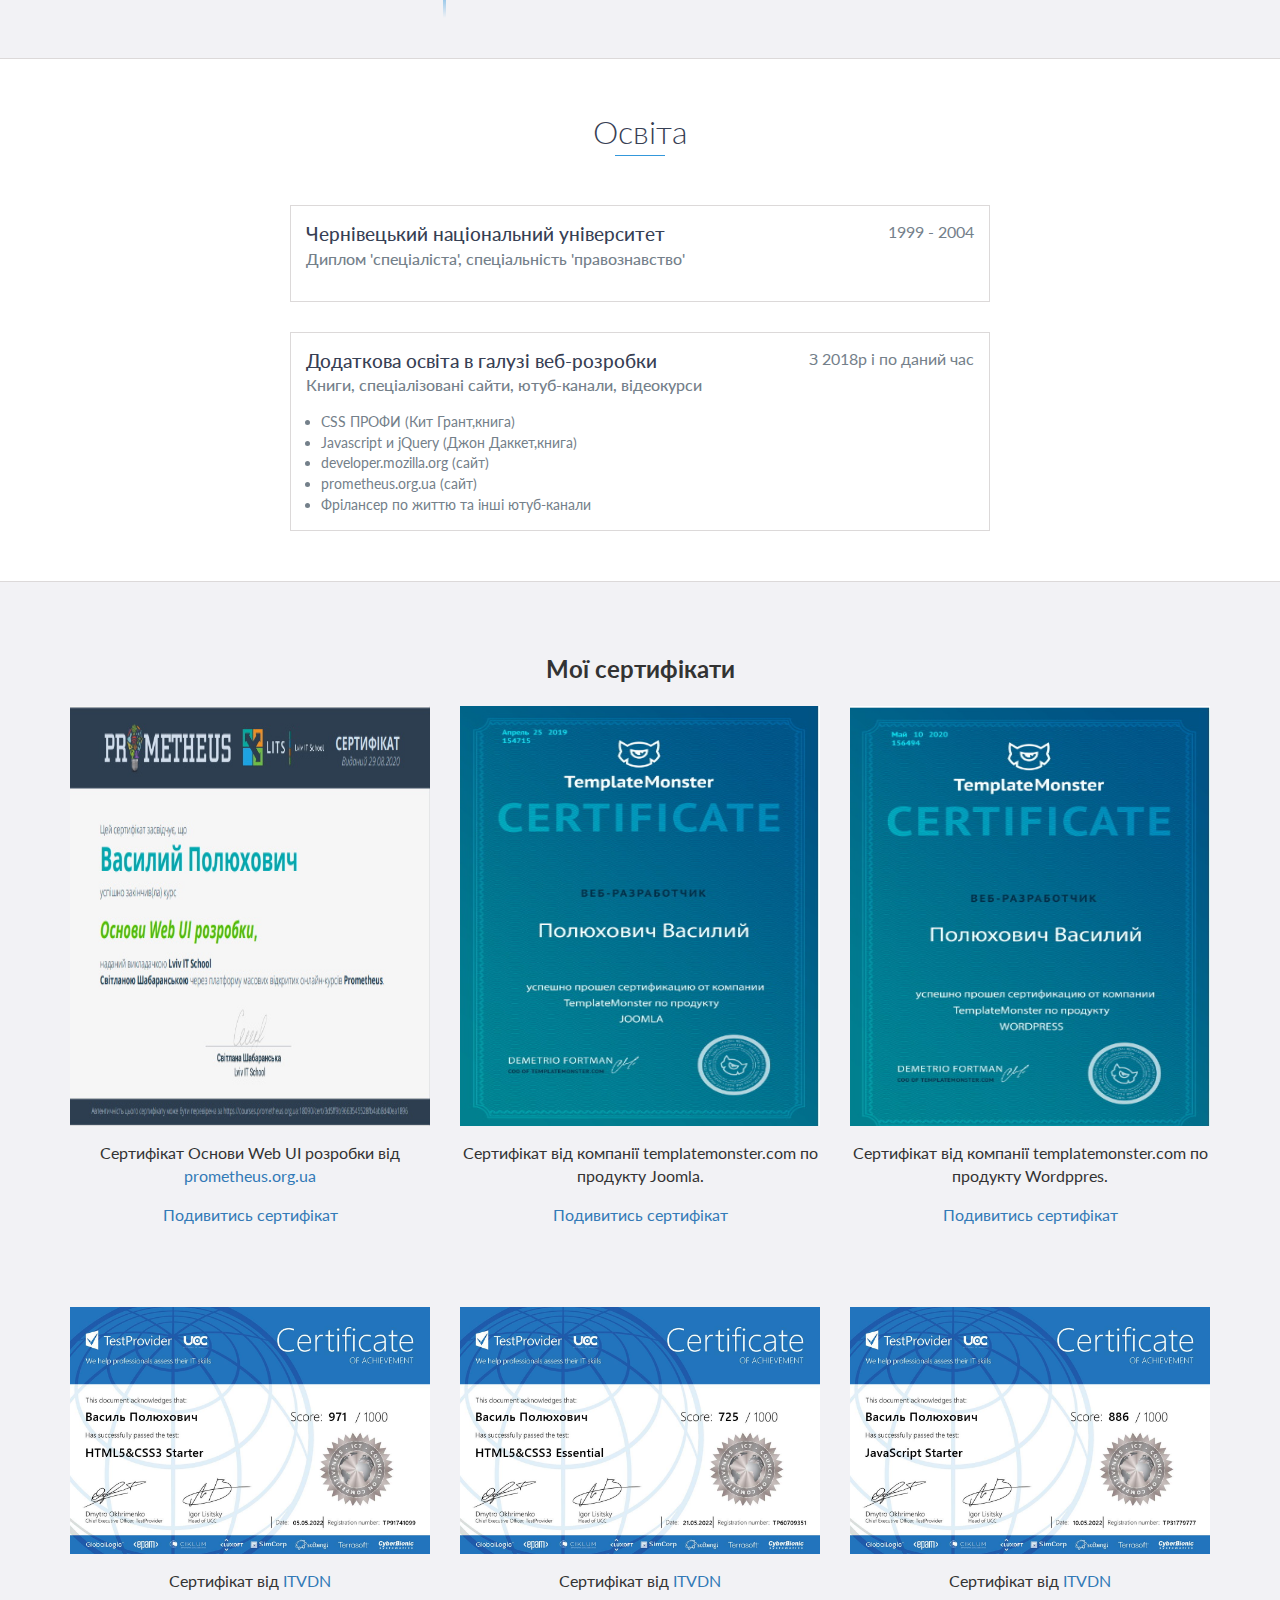
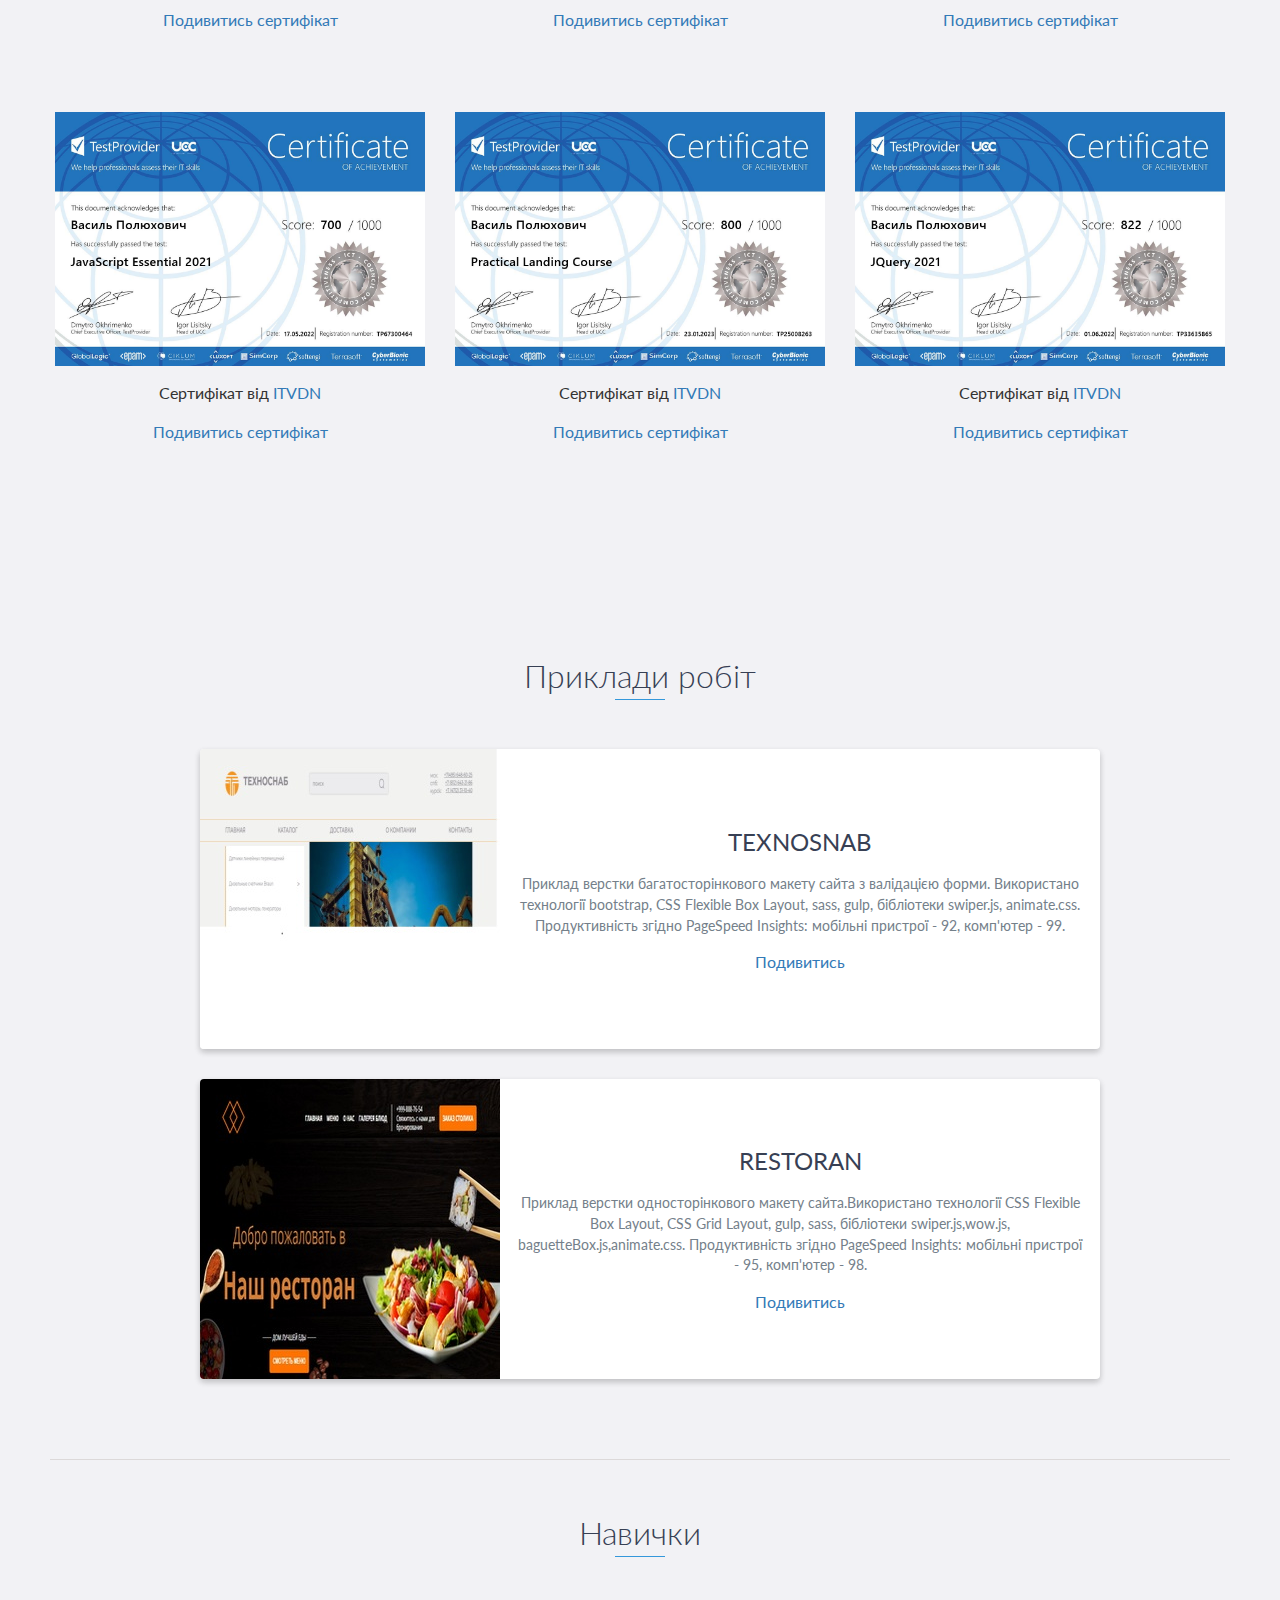
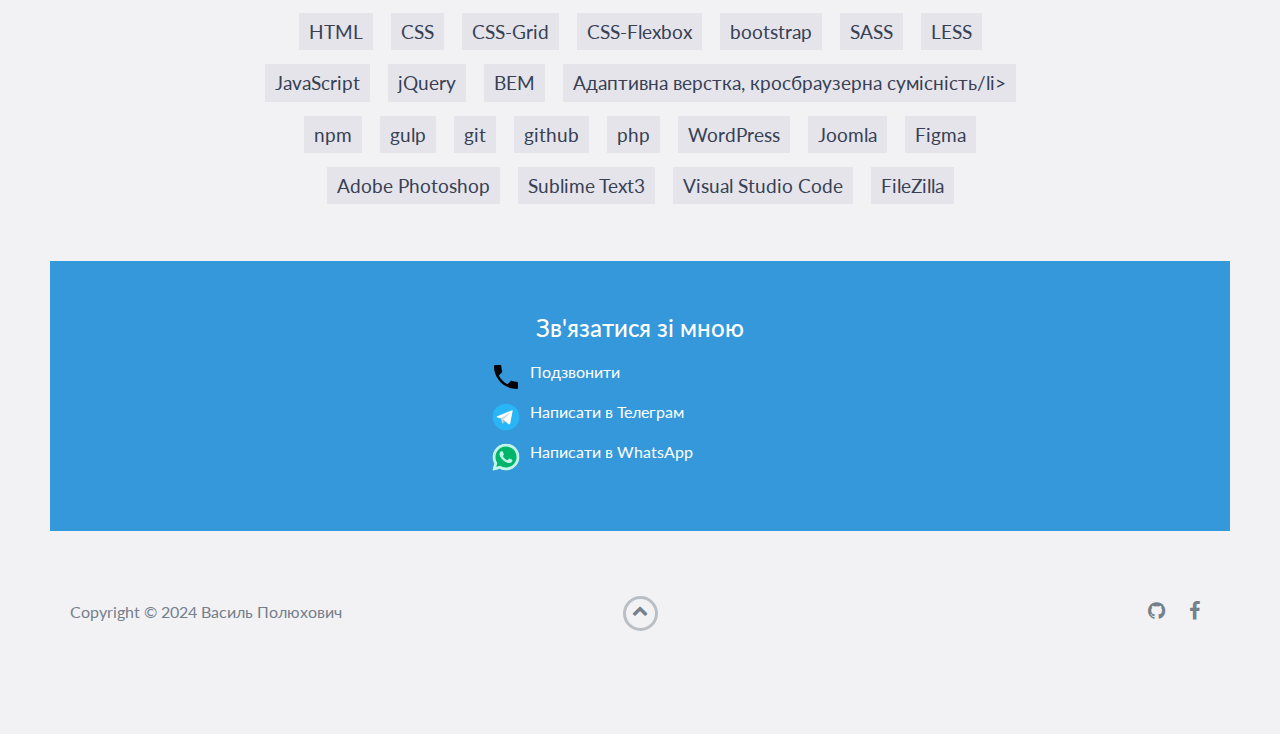
==== commit 52bc08f6: "Update index.html" ====
--- a/index.html
+++ b/index.html
@@ -84,14 +84,15 @@
                     <h2 class="heading">Про мене</h2>
                 </div>
                 <div class="col-md-8">
-                    <p>
-                       Я — веброзробник з півторарічним досвідом у створенні ефективних, інтуїтивно зрозумілих та привабливих вебсайтів . Моя мета — допомогти бізнесам та брендам досягти своїх цілей за допомогою сучасних технологій та креативних рішень.
-
-Мої навички:
-HTML, CSS, JavaScript — створюю адаптивні, зручні та швидкі інтерфейси.</p>
-
-
-                    </p>
+                    <p> Полюхович Василь Миколайович </p>
+		    <p>тел: 098-82-34-392 </p>
+		    <p>Електронна пошта:vasilsuperveb.71@gmail.com </p>
+	            <p>GitHub: <a/>https://github.com/vasil-polucohvich</a>></p>
+		    <h3> Ціль</h3>
+		    <p>Шукаю позицію веброзробника в прогресивній компанії, щоб використовувати свої технічні навички, креативність і досвід для створення якісних вебпродуктів. </p>
+
+
+                  
                 </div>
             </div>
         </div>
@@ -113,7 +114,10 @@
                 <h3>Веб Студія "Артіз"</h3>
                 <h4>Спеціаліст по роботі з сайтами</h4>
                 <p>
-                    В мої обов'язки входило: виправлення верстки існуючих сайтів на CMS Joomla, Wordpress.
+                    В мої обов'язки входило: підтримувати багатосторінкові  сайти на cms Wordpress, Joomla з використанням технологій HTML, CSS, javascript
+                </p>
+		 <p>
+                   Оптимізував швидкодію сайтів, що дозволяло скоротити час завантаження
                 </p>
             </div>
 
@@ -123,12 +127,12 @@
 
     <div id="education">
         <h2 class="heading">Освіта</h2>
-       <!-- <div class="education-block">
+     <div class="education-block">
             <h3>Чернівецький національний університет</h3>
             <span class="education-date">1999 - 2004</span>
             <h4>Диплом 'спеціаліста', спеціальність 'правознавство'</h4>
            
-        </div>-->
+        </div>
         <!-- End .education-block -->
 
         <div class="education-block">
@@ -341,7 +345,7 @@
     <!-- End #projects -->
 
     <div id="skills" class="background-alt">
-        <h2 class="heading">Навики та вміння</h2>
+        <h2 class="heading">Навички</h2>
         <ul>
             
             <li>HTML</li>
@@ -354,6 +358,7 @@
             <li>JavaScript</li>
             <li>jQuery</li>
              <li>BEM</li>
+	     <li>Адаптивна верстка, кросбраузерна сумісність/li>
             
             
             <li>npm</li>
@@ -368,6 +373,7 @@
             <li>Sublime Text3</li>
             <li>Visual Studio Code</li>
 	    <li>FileZilla</li>
+	    
             
         </ul>
     </div>
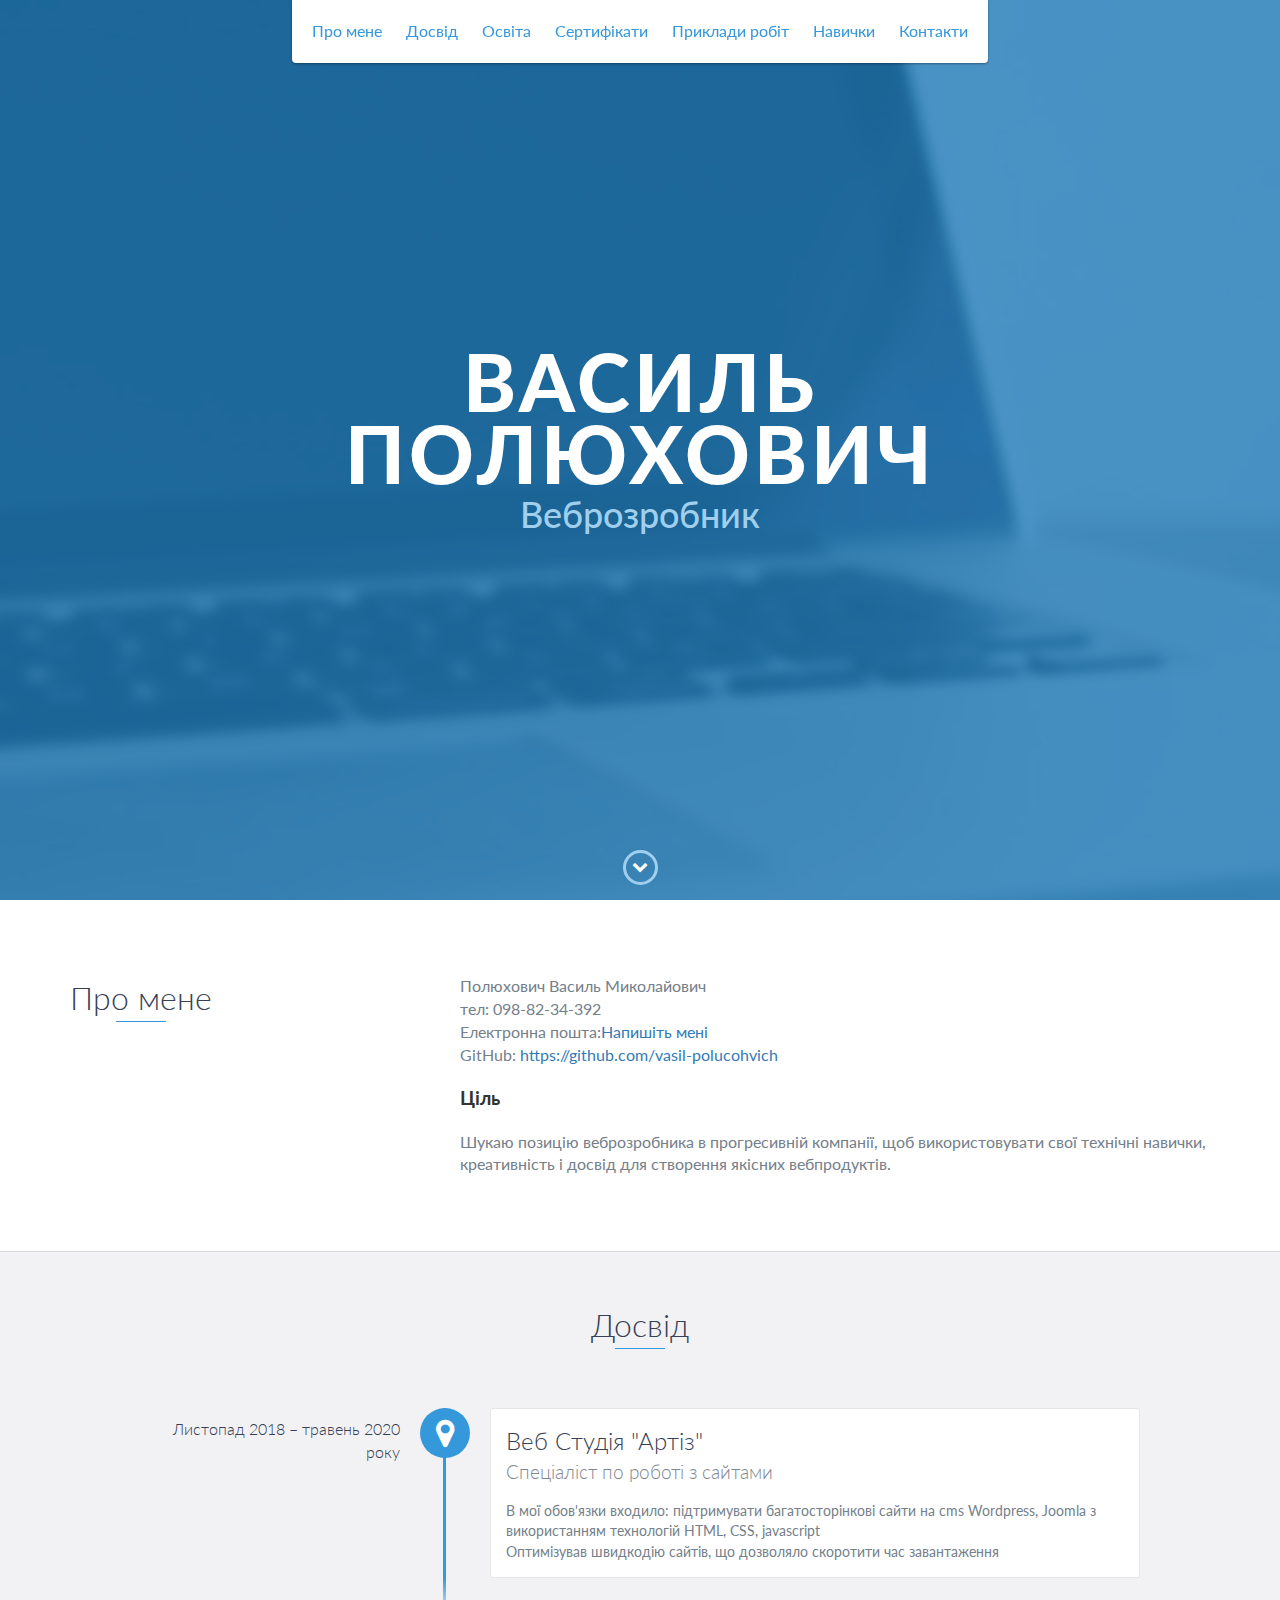
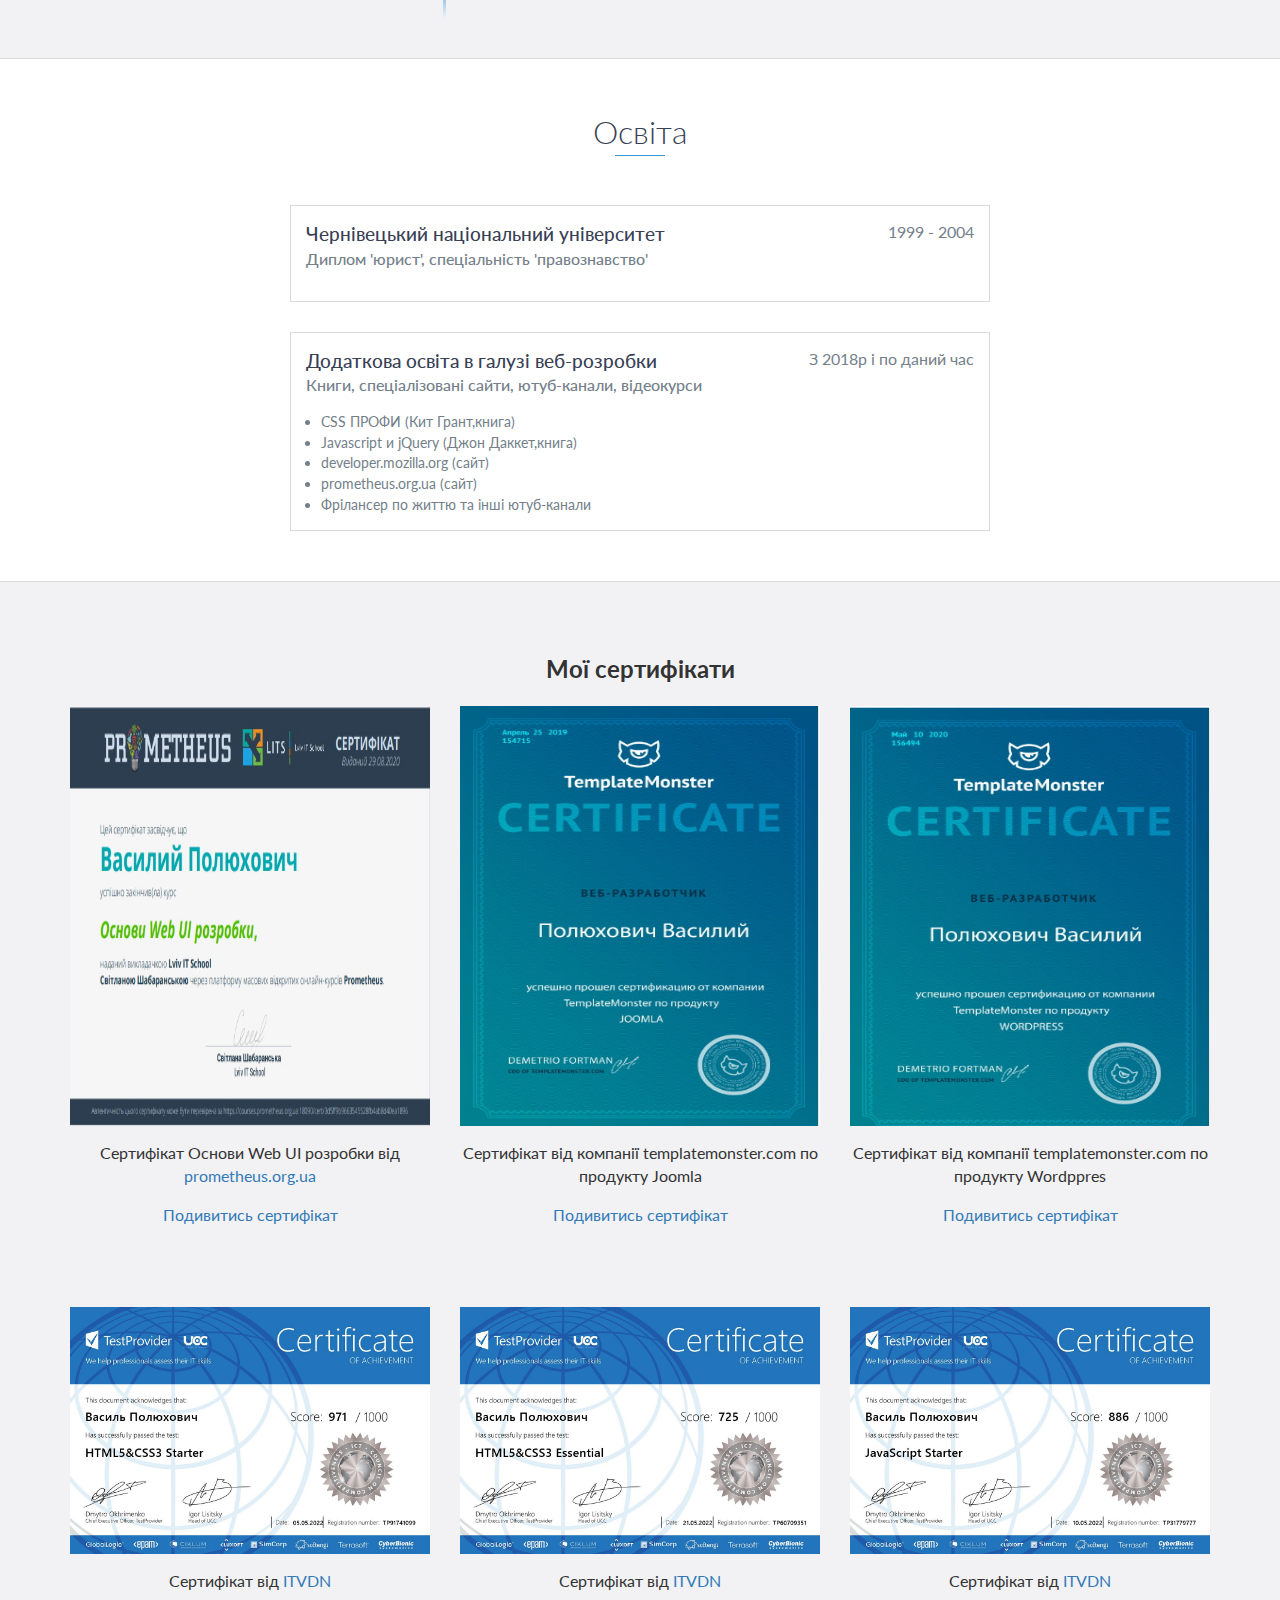
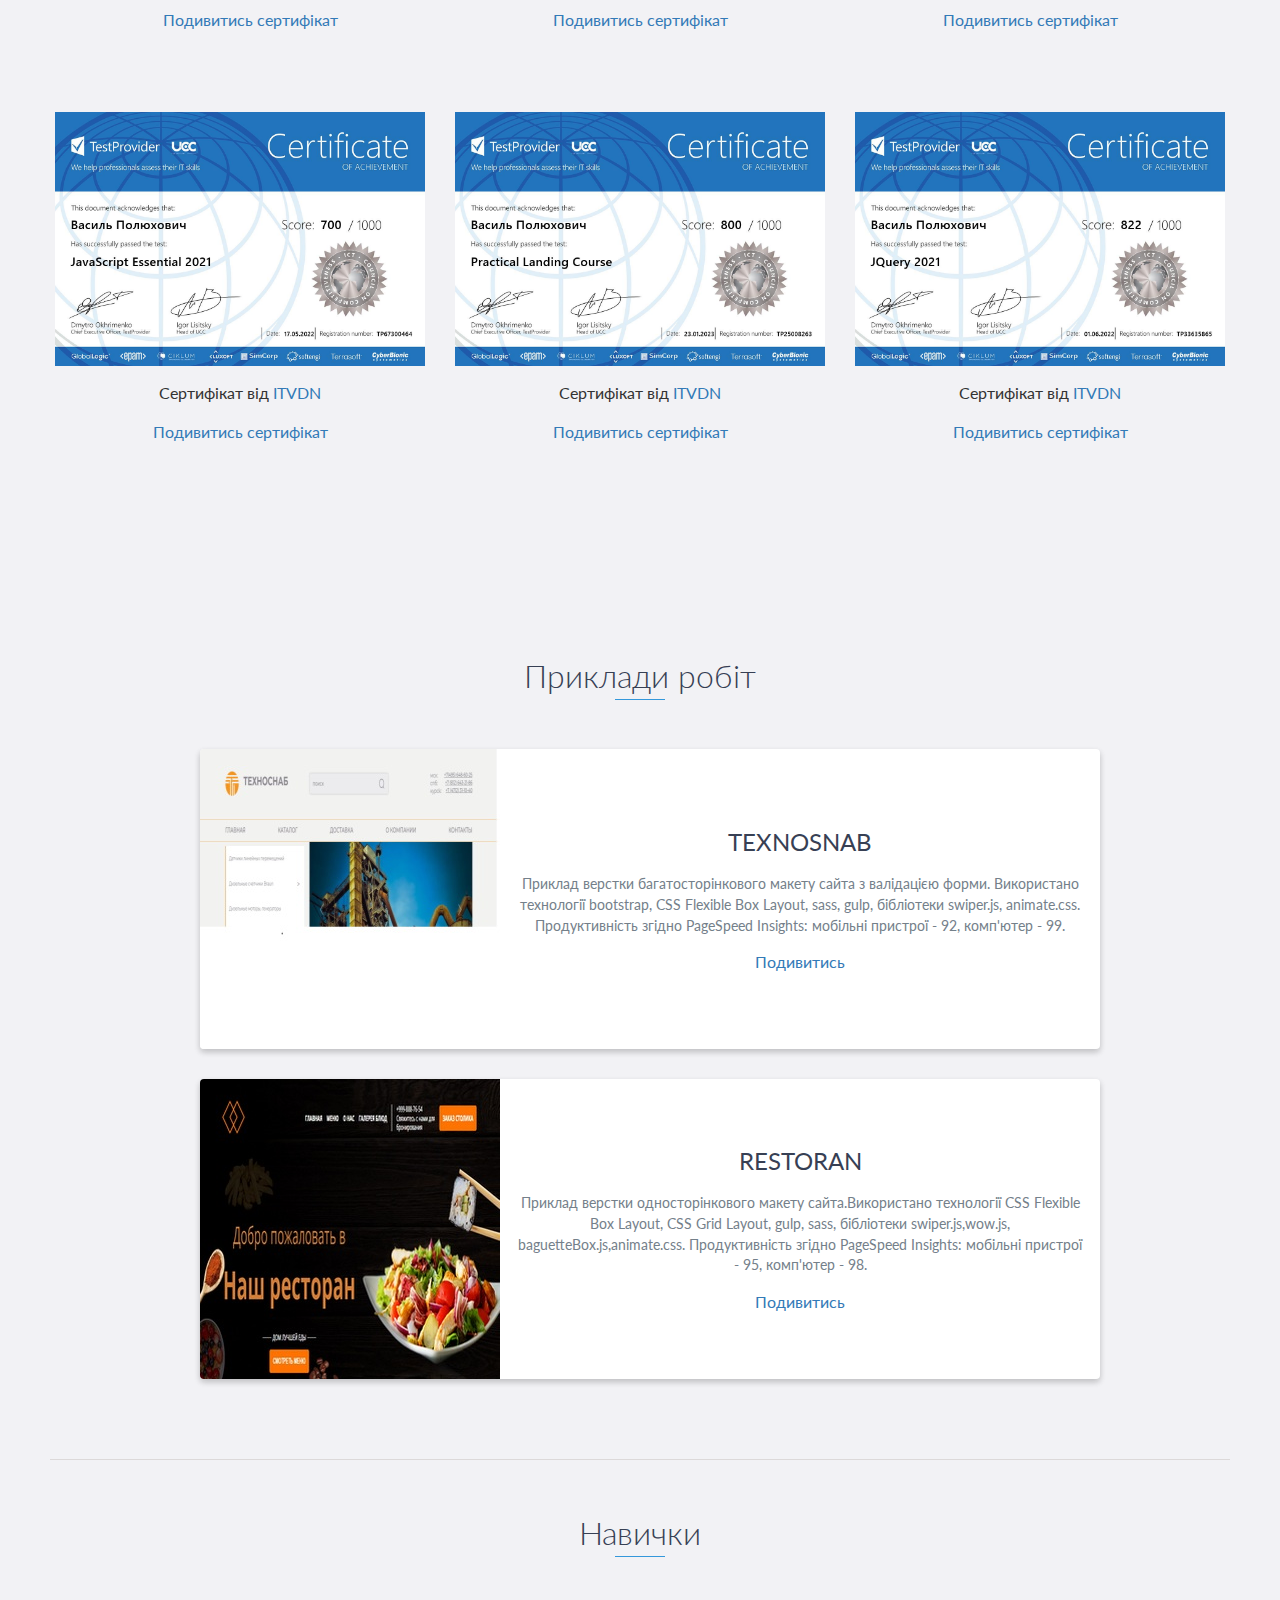
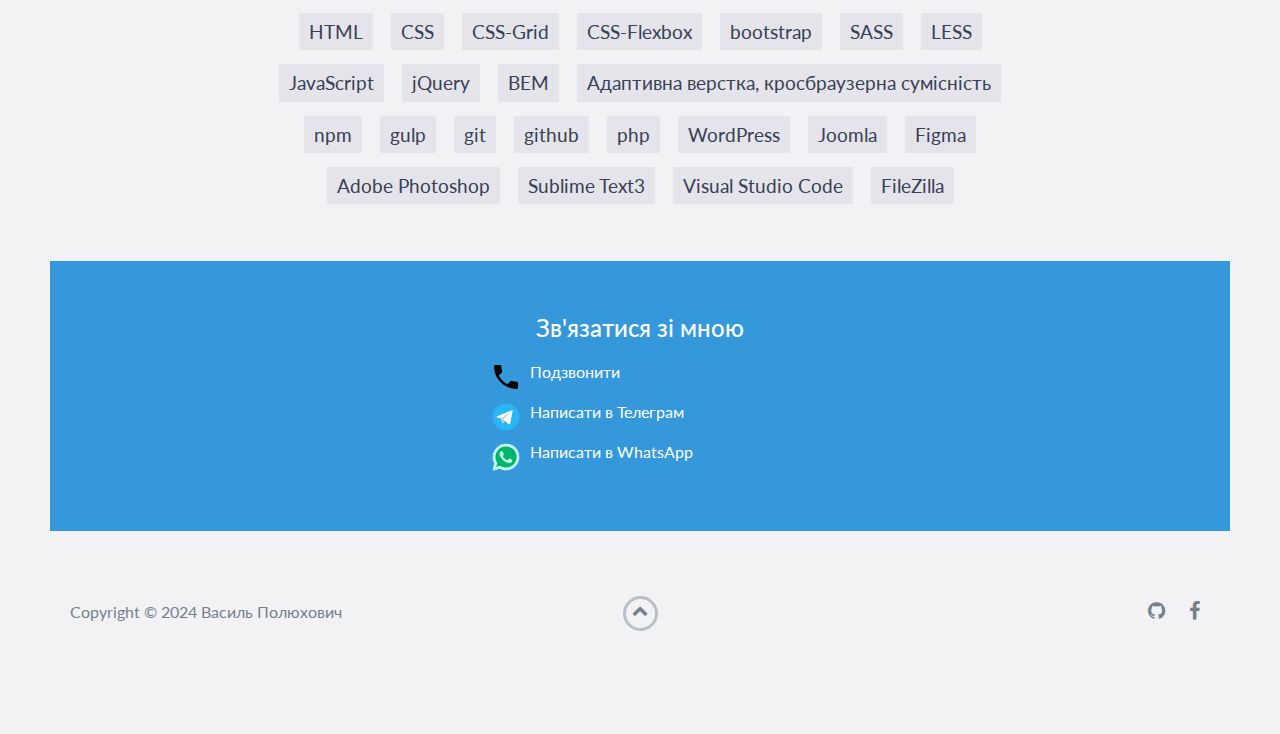
==== commit c26d572c: "Update index.html" ====
--- a/index.html
+++ b/index.html
@@ -86,8 +86,8 @@
                 <div class="col-md-8">
                     <p> Полюхович Василь Миколайович </p>
 		    <p>тел: 098-82-34-392 </p>
-		    <p>Електронна пошта:vasilsuperveb.71@gmail.com </p>
-	            <p>GitHub: <a/>https://github.com/vasil-polucohvich</a>></p>
+		    <p>Електронна пошта:<a href="mailto:vasilsuperveb.71@gmail.com">Напишіть мені</a> </p>
+	            <p>GitHub: <a/>https://github.com/vasil-polucohvich</a></p>
 		    <h3> Ціль</h3>
 		    <p>Шукаю позицію веброзробника в прогресивній компанії, щоб використовувати свої технічні навички, креативність і досвід для створення якісних вебпродуктів. </p>
 
@@ -130,7 +130,7 @@
      <div class="education-block">
             <h3>Чернівецький національний університет</h3>
             <span class="education-date">1999 - 2004</span>
-            <h4>Диплом 'спеціаліста', спеціальність 'правознавство'</h4>
+            <h4>Диплом 'юрист', спеціальність 'правознавство'</h4>
            
         </div>
         <!-- End .education-block -->
@@ -187,7 +187,7 @@
                       <img src="images/sertifikat/monster1.jpg" class="card-img-top" alt="партнер" width="360" height="420">
                       <div class="card-body">
                         
-                        <p class="card-text">Сертифікат від компанії templatemonster.com по продукту Joomla.</p>
+                        <p class="card-text">Сертифікат від компанії templatemonster.com по продукту Joomla</p>
                          <a href="sertifikat-1.html" class="btn btn-primary" target="_blank">Подивитись сертифікат</a>
                       </div>
                     </div>
@@ -197,7 +197,7 @@
                     <div class="card text-center">
                      <img src="images/sertifikat/monster2.jpg" class="card-img-top" alt="партнер" width="360" height="420">
                         
-                        <p class="card-text">Сертифікат від компанії templatemonster.com по продукту Wordppres.</p>
+                        <p class="card-text">Сертифікат від компанії templatemonster.com по продукту Wordppres</p>
                         <a href="sertifikat-2.html" class="btn btn-primary" target="_blank">Подивитись сертифікат</a>
                       </div>
                     </div>
@@ -358,7 +358,7 @@
             <li>JavaScript</li>
             <li>jQuery</li>
              <li>BEM</li>
-	     <li>Адаптивна верстка, кросбраузерна сумісність/li>
+	     <li>Адаптивна верстка, кросбраузерна сумісність</li>
             
             
             <li>npm</li>
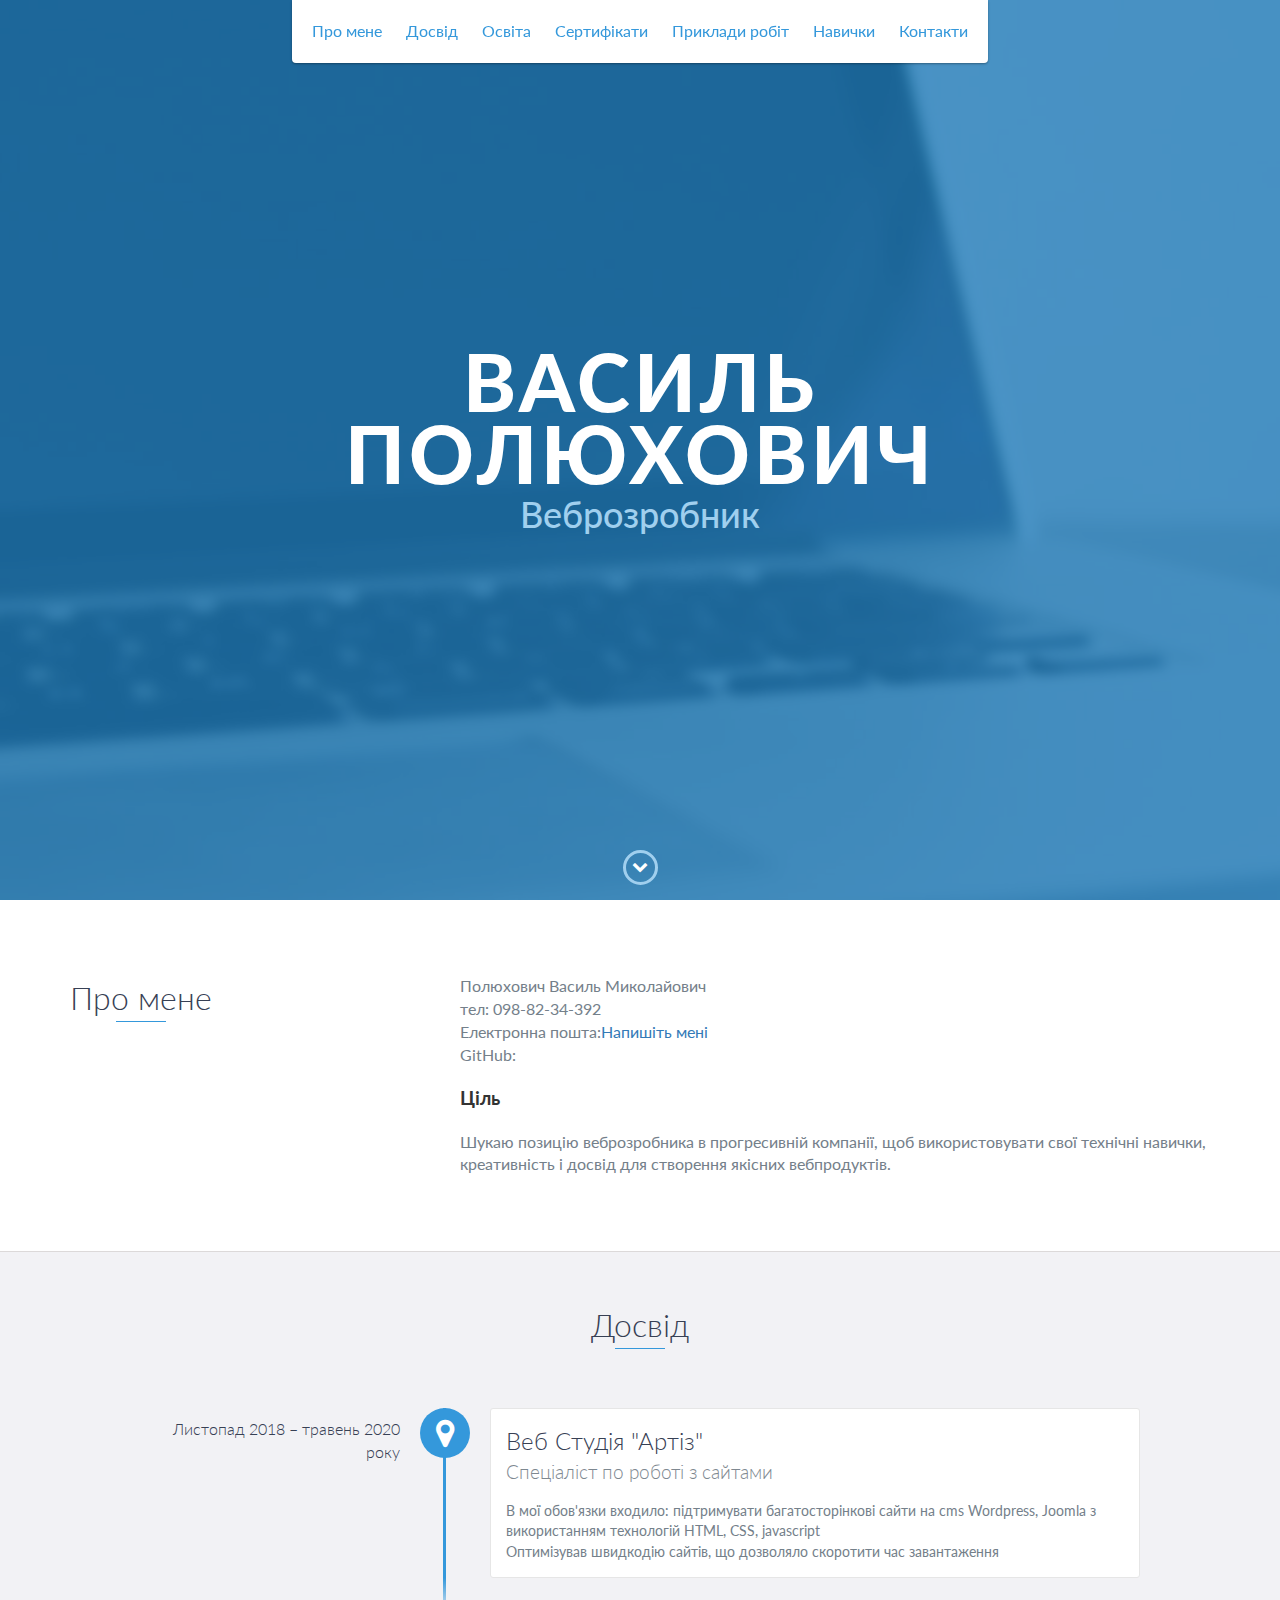
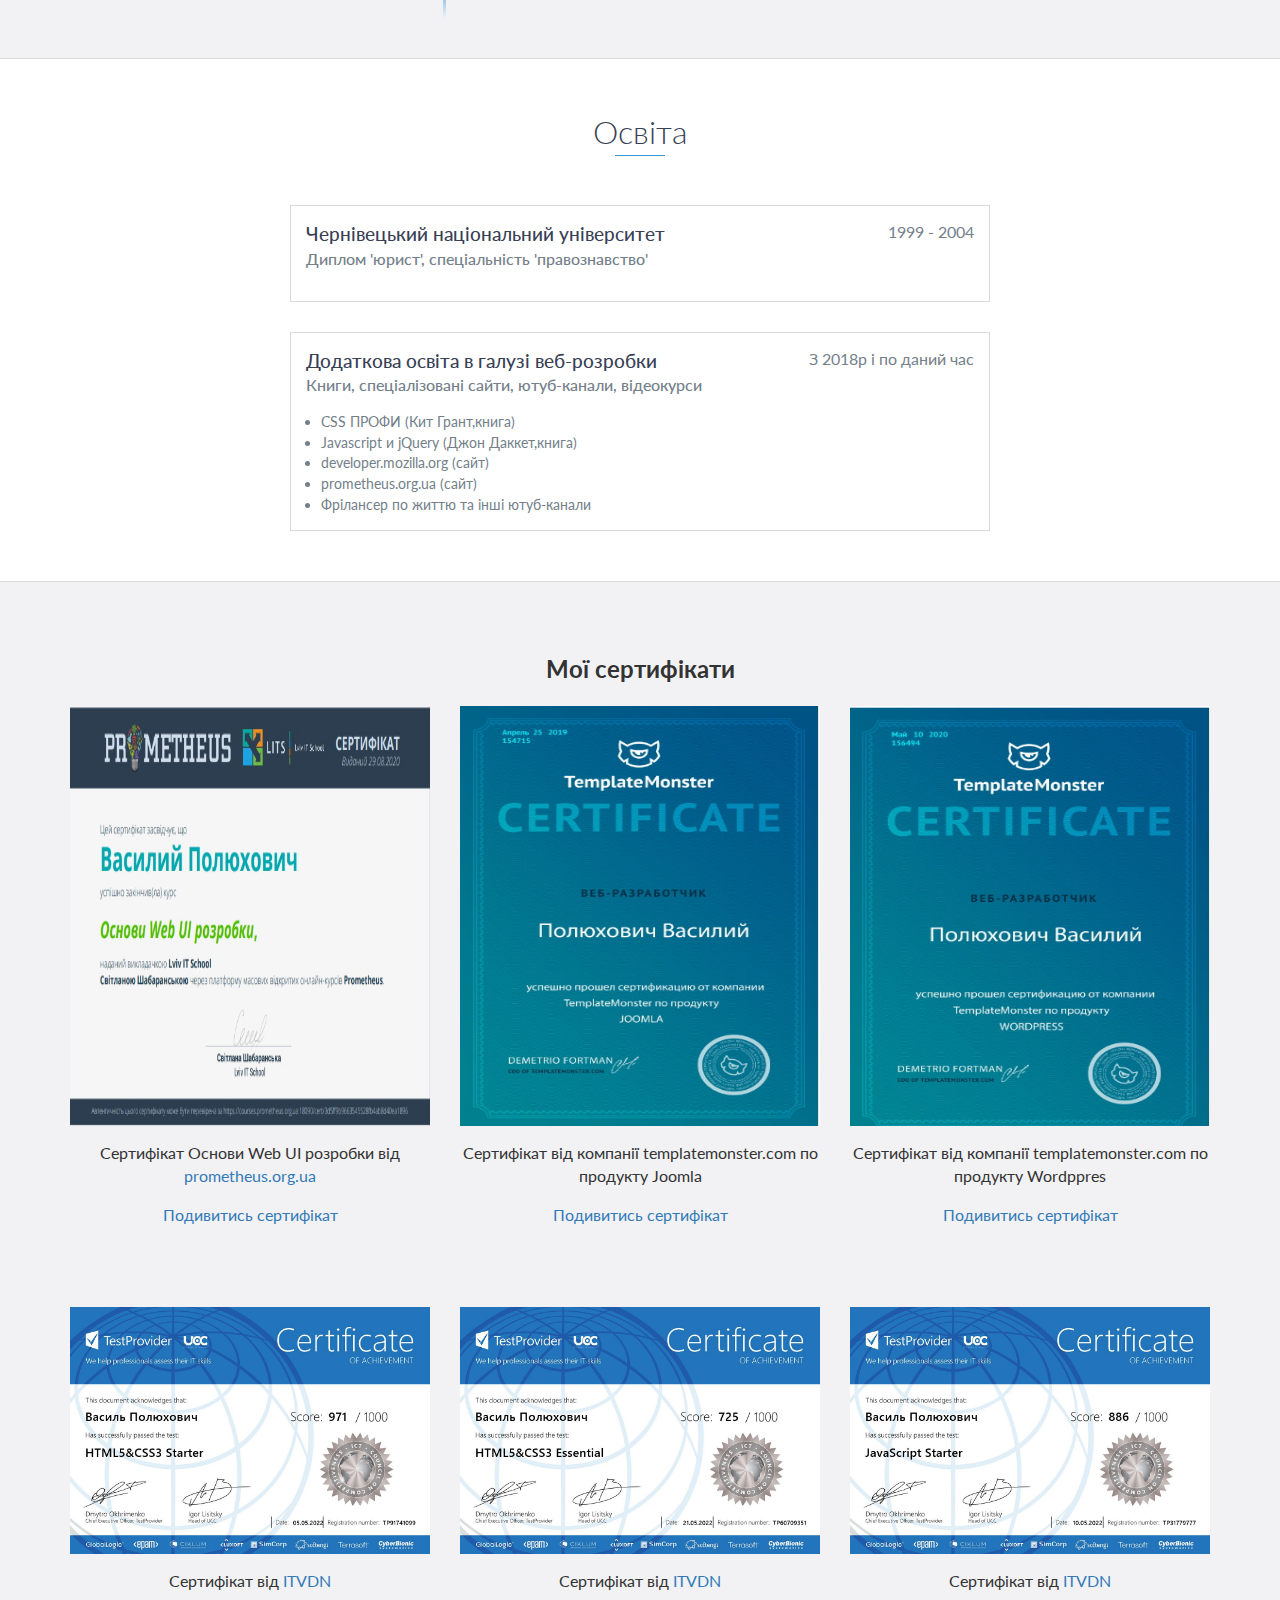
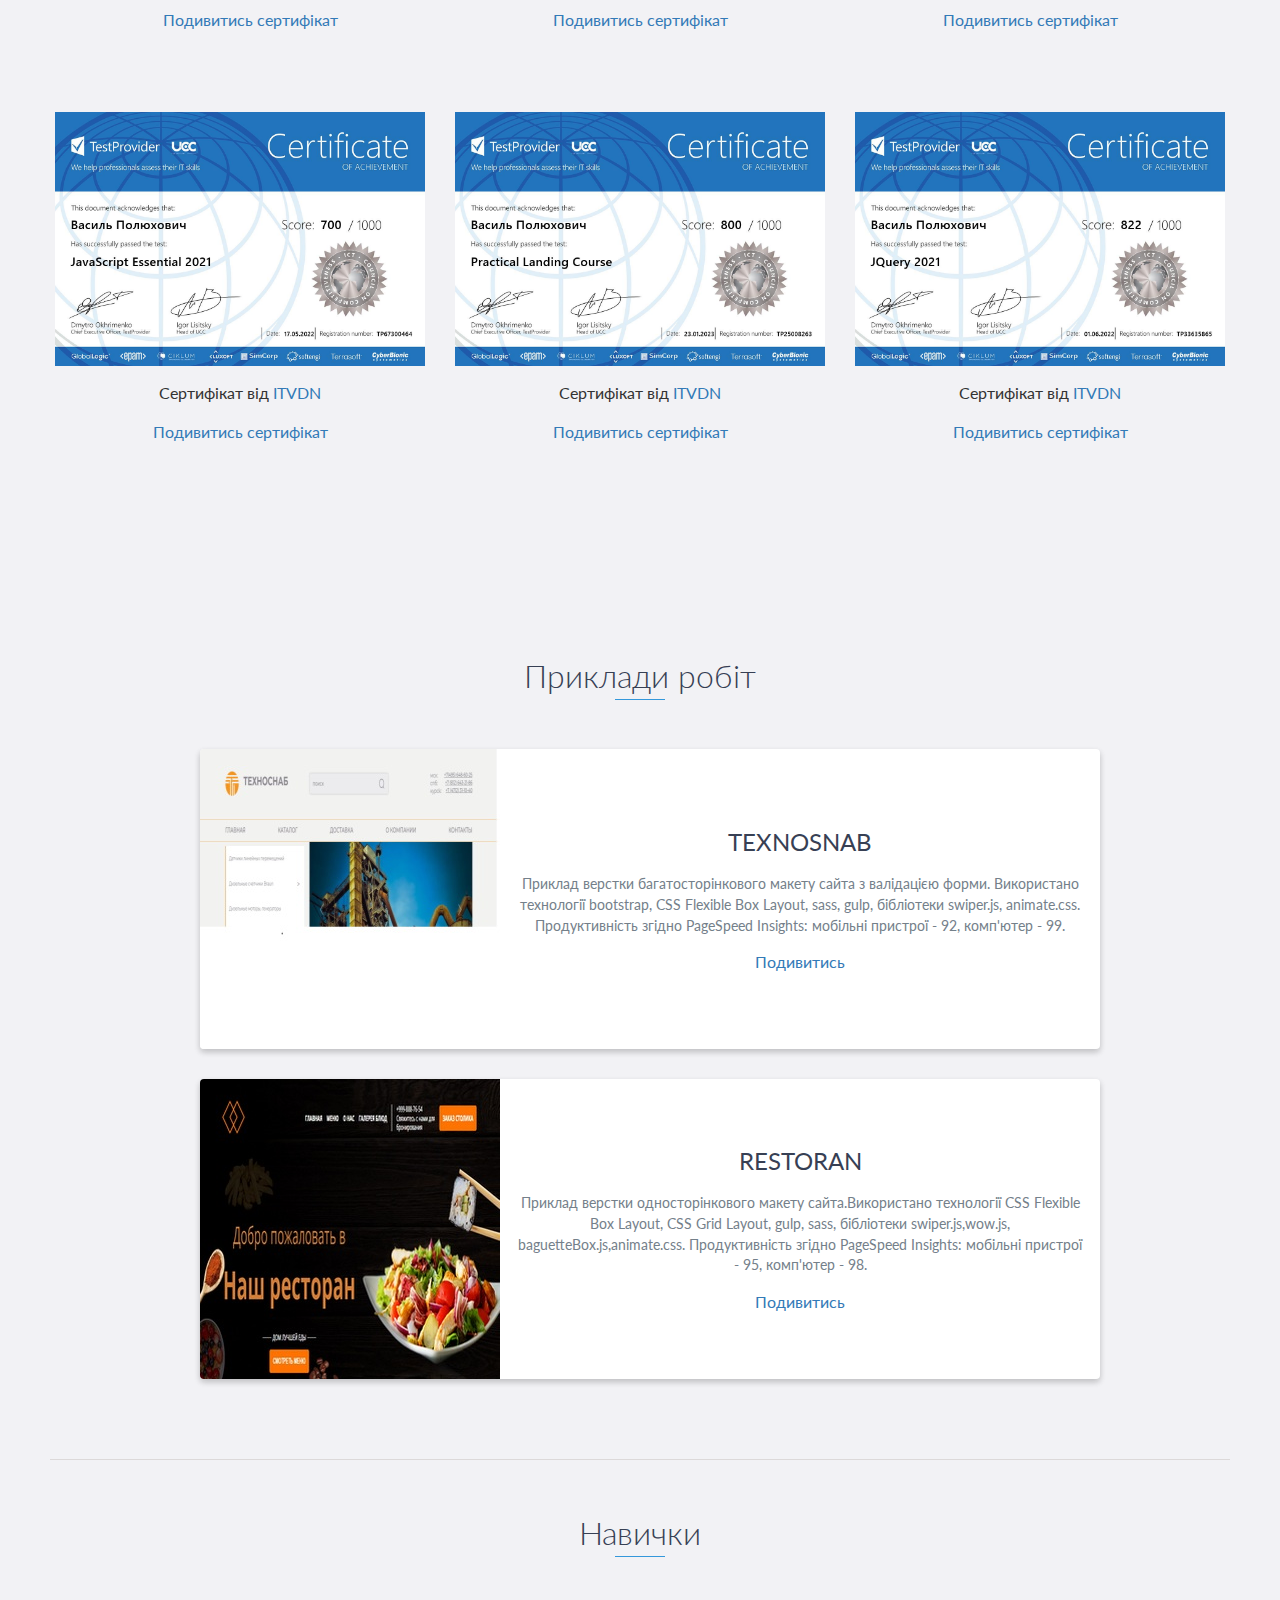
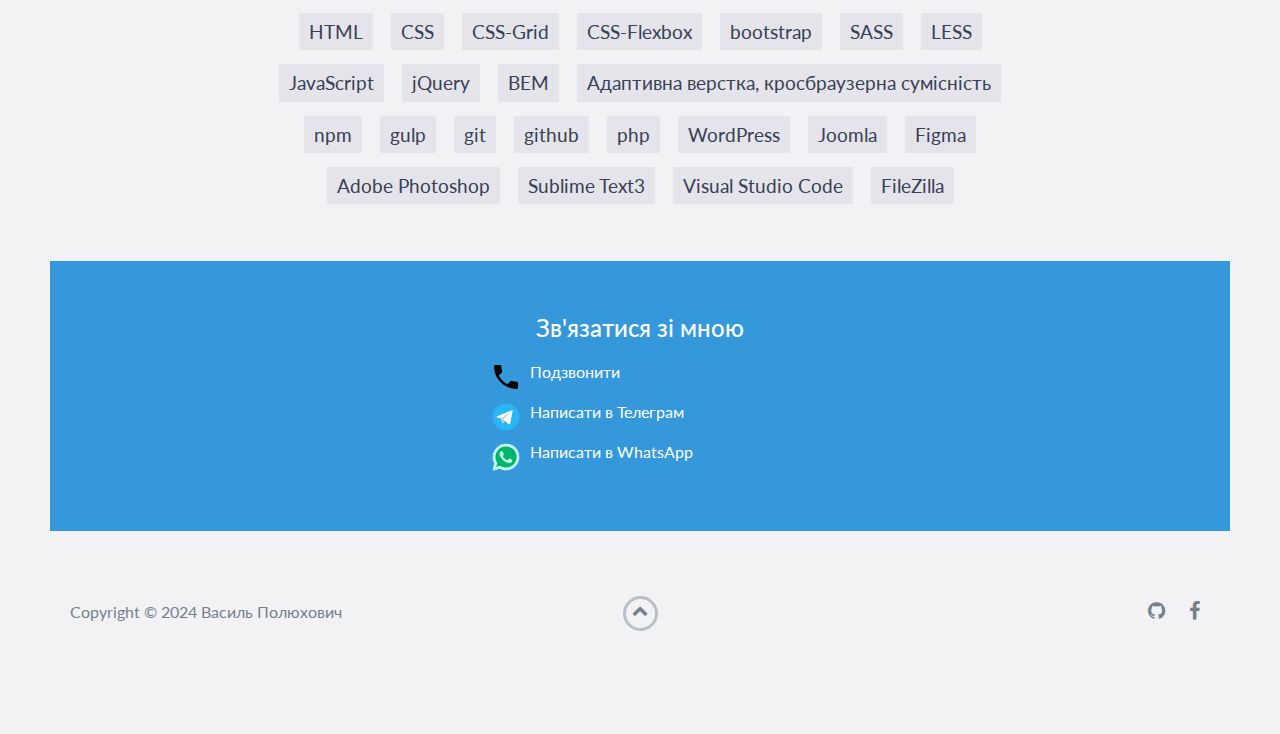
==== commit 81803a2f: "Update index.html" ====
--- a/index.html
+++ b/index.html
@@ -87,7 +87,7 @@
                     <p> Полюхович Василь Миколайович </p>
 		    <p>тел: 098-82-34-392 </p>
 		    <p>Електронна пошта:<a href="mailto:vasilsuperveb.71@gmail.com">Напишіть мені</a> </p>
-	            <p>GitHub: <a/>https://github.com/vasil-polucohvich</a></p>
+	            <p>GitHub: <a href="https://github.com/vasil-polucohvich/" target="_blank"></a></p>
 		    <h3> Ціль</h3>
 		    <p>Шукаю позицію веброзробника в прогресивній компанії, щоб використовувати свої технічні навички, креативність і досвід для створення якісних вебпродуктів. </p>
 
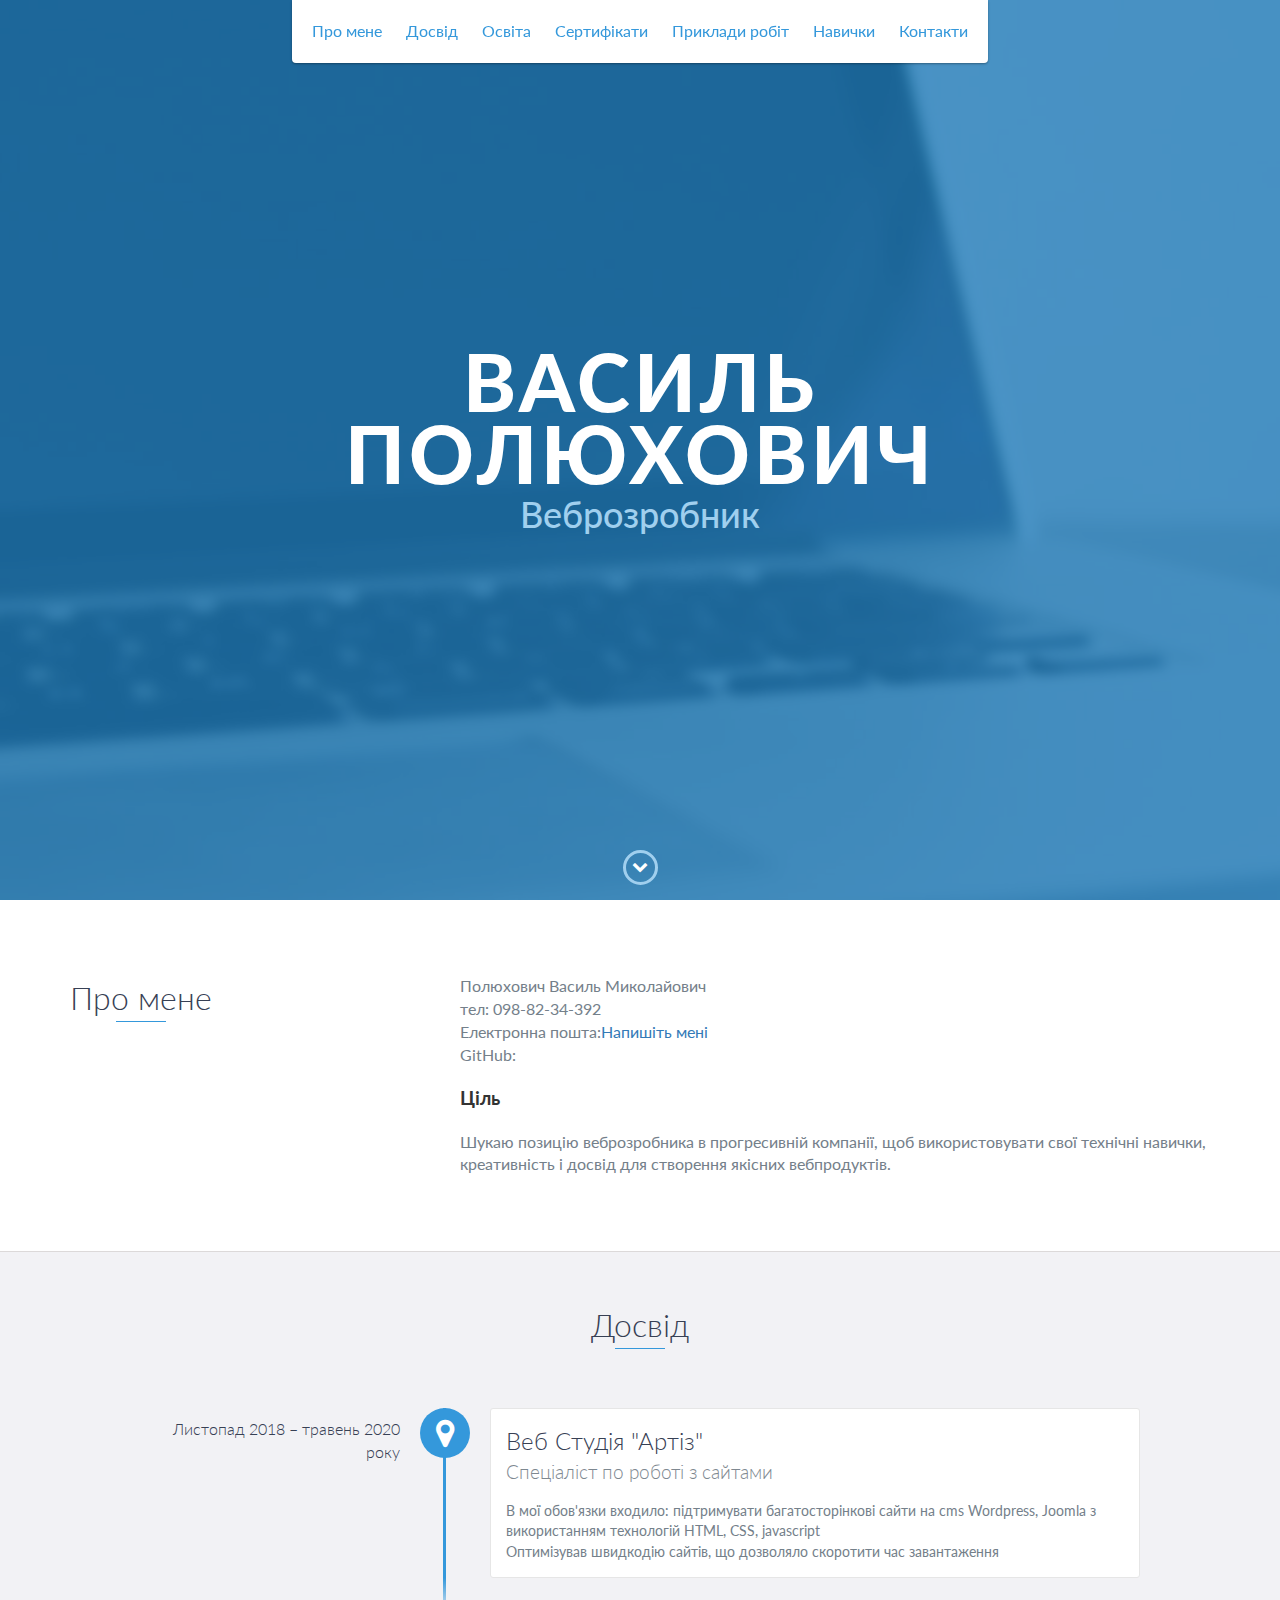
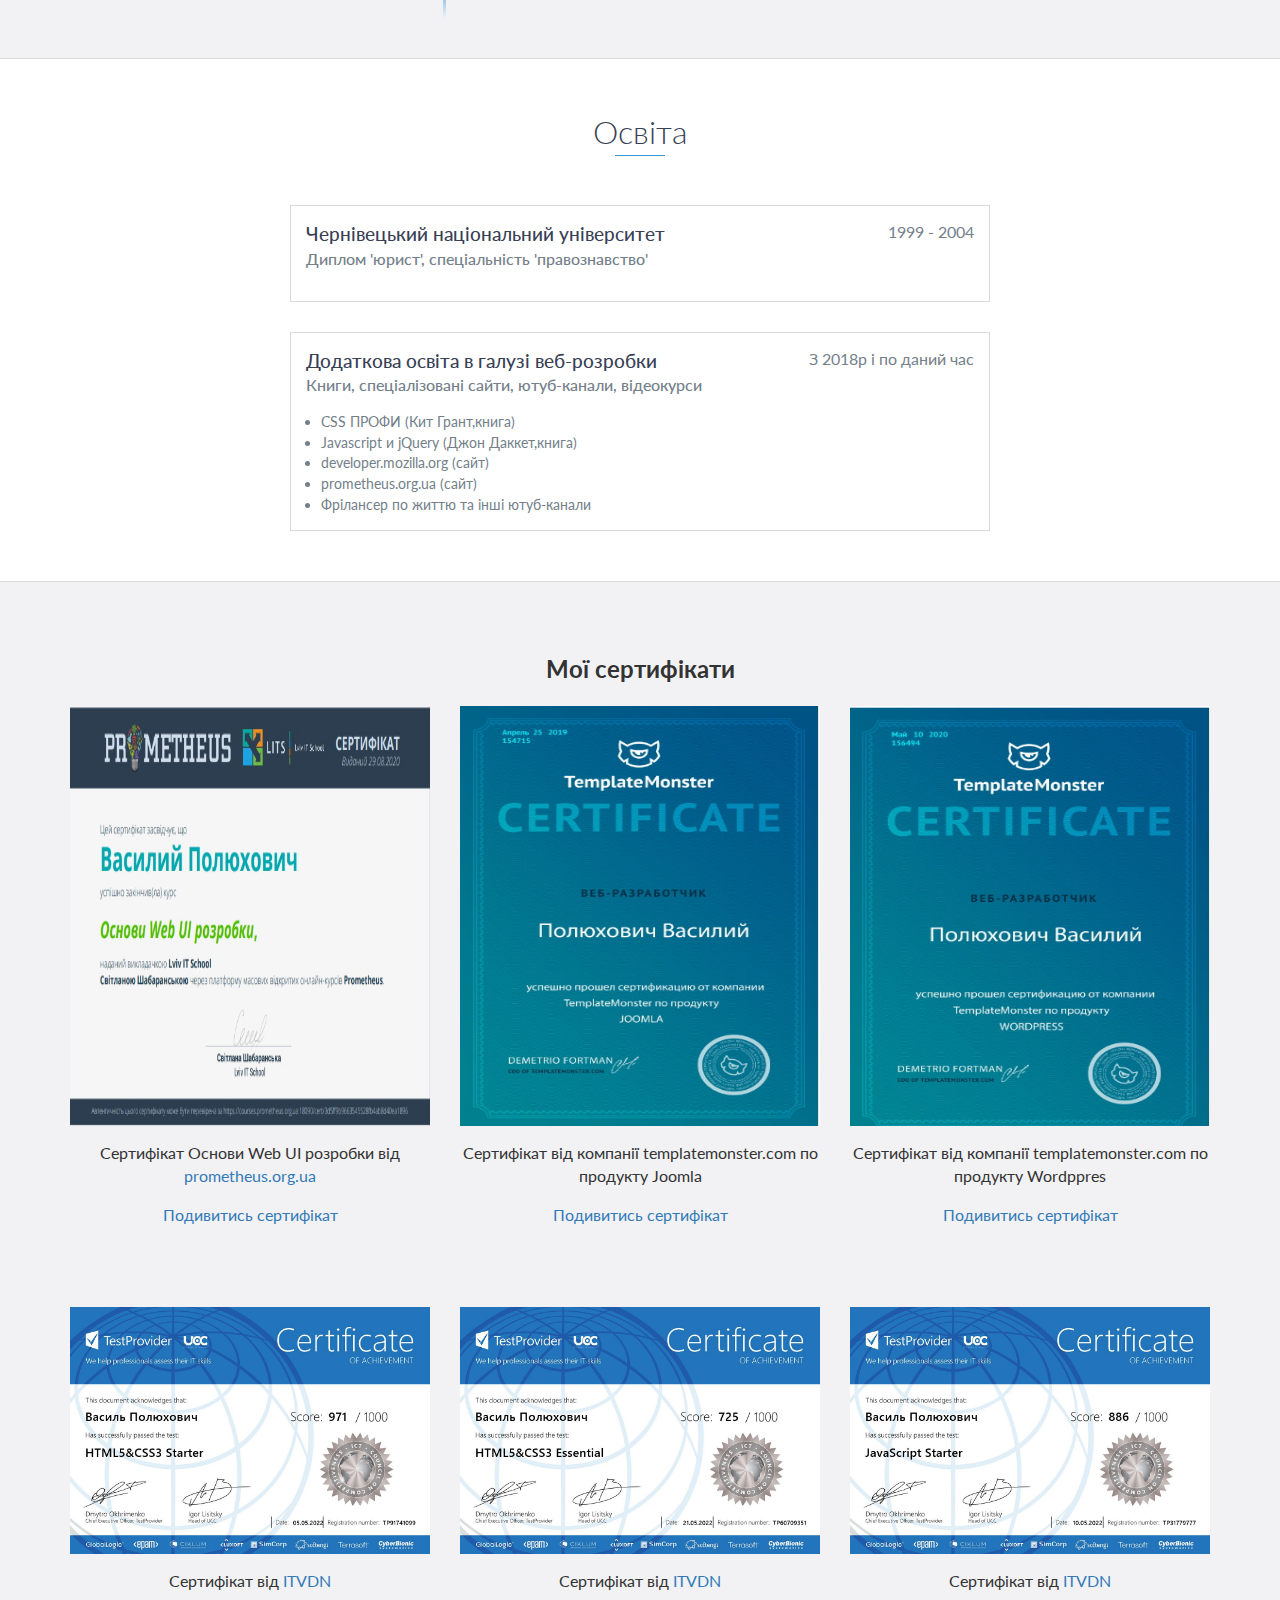
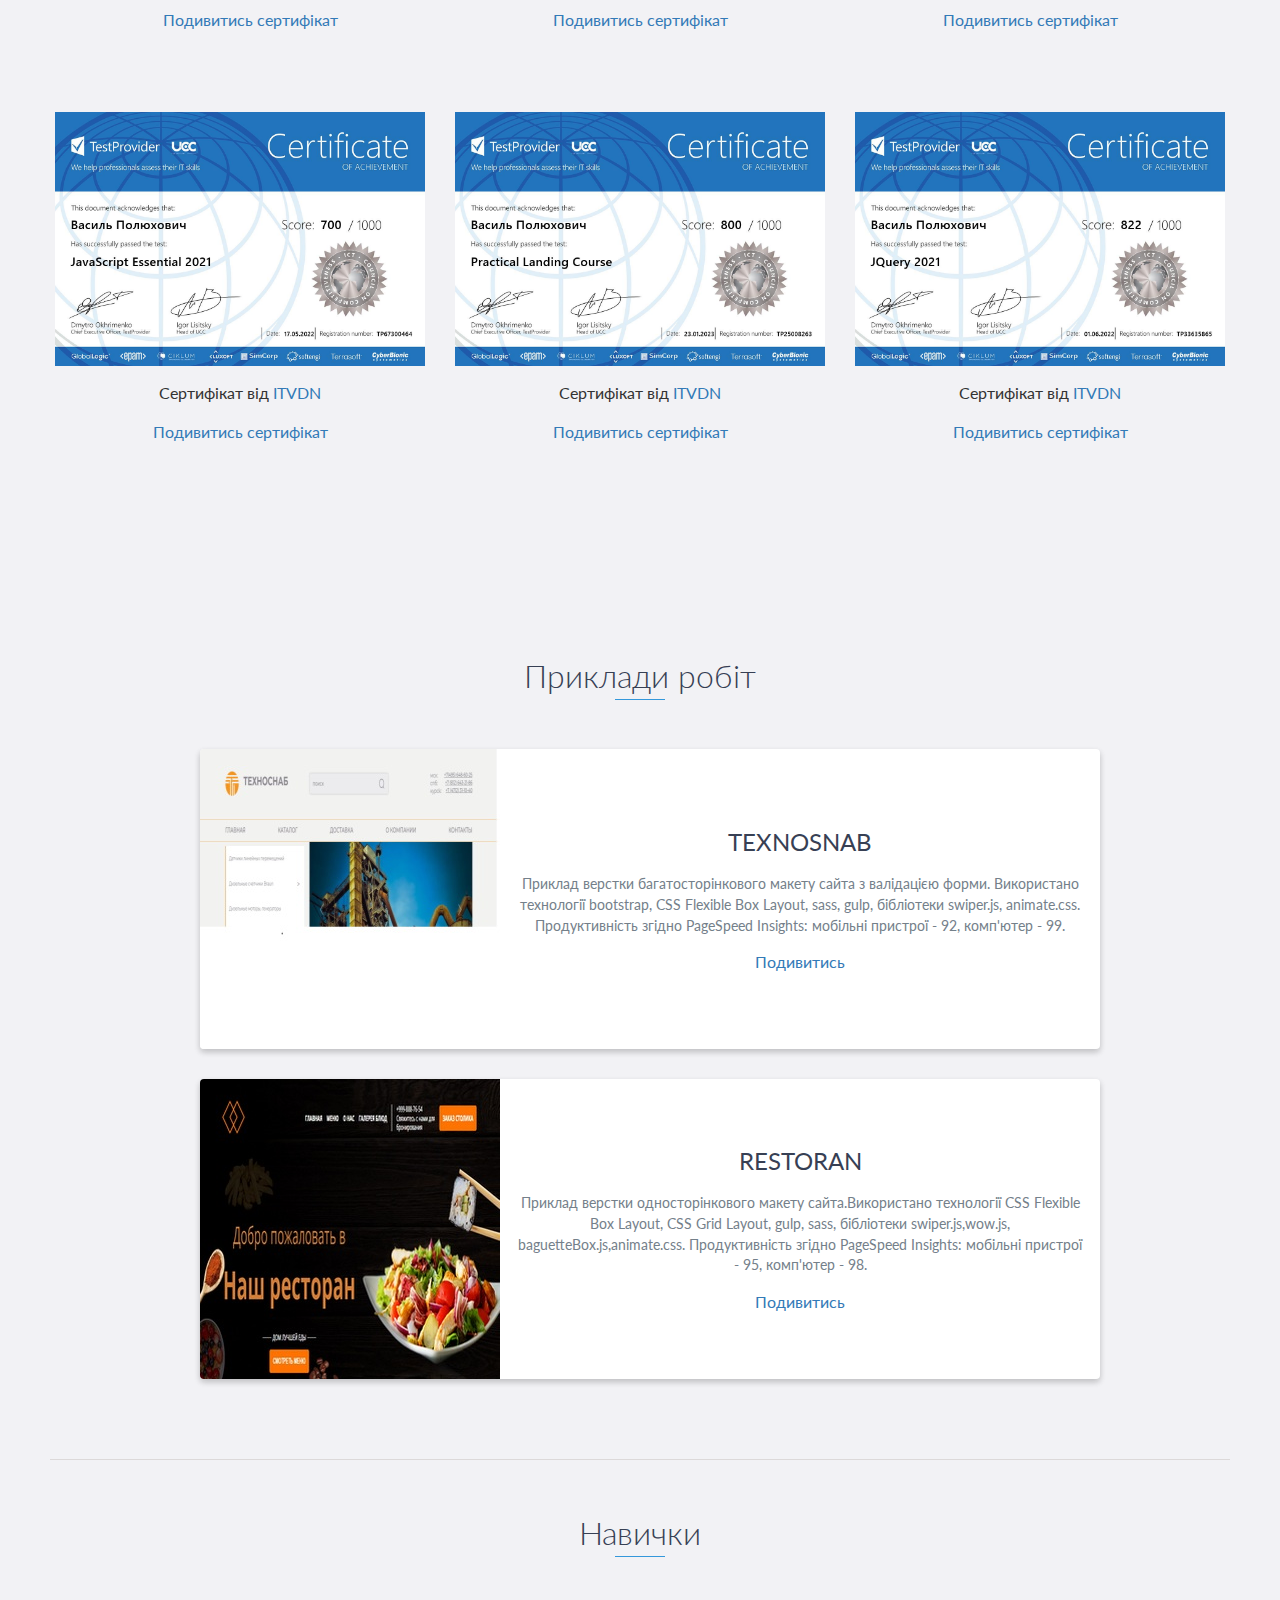
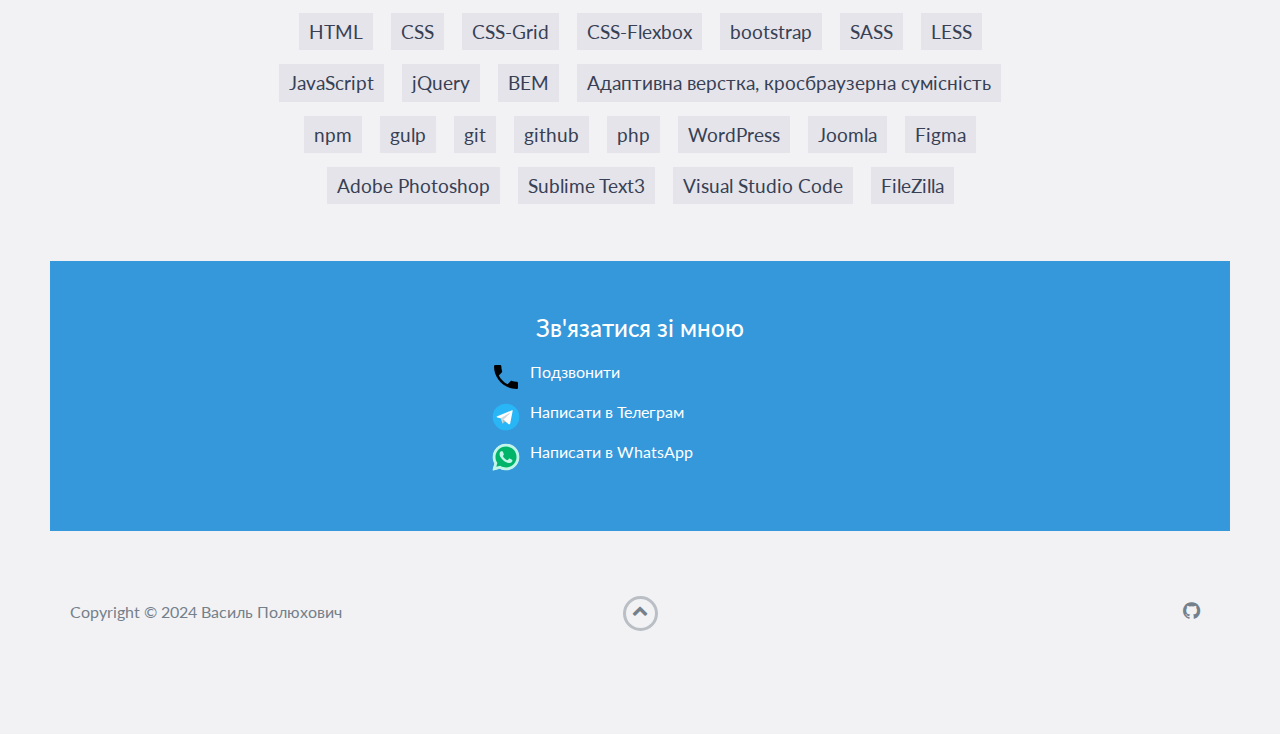
==== commit 53685e13: "Update index.html" ====
--- a/index.html
+++ b/index.html
@@ -438,9 +438,9 @@
                         <!-- <li>
                             <a href="https://linkedin.com/" target="_blank"><i class="fa fa-linkedin" aria-hidden="true"></i></a>
                         </li> -->
-                        <li>
-                            <a href="https://www.facebook.com/profile.php?id=100009595357297" target="_blank"><i class="fa fa-facebook" aria-hidden="true"></i></a>
-                        </li>
+                       <!-- <li>
+                            <a href="" target="_blank"><i class="fa fa-facebook" aria-hidden="true"></i></a>
+                        </li>-->
                         <!-- <li>
                             <a href="https://twitter.com/" target="_blank"><i class="fa fa-twitter" aria-hidden="true"></i></a>
                         </li> -->
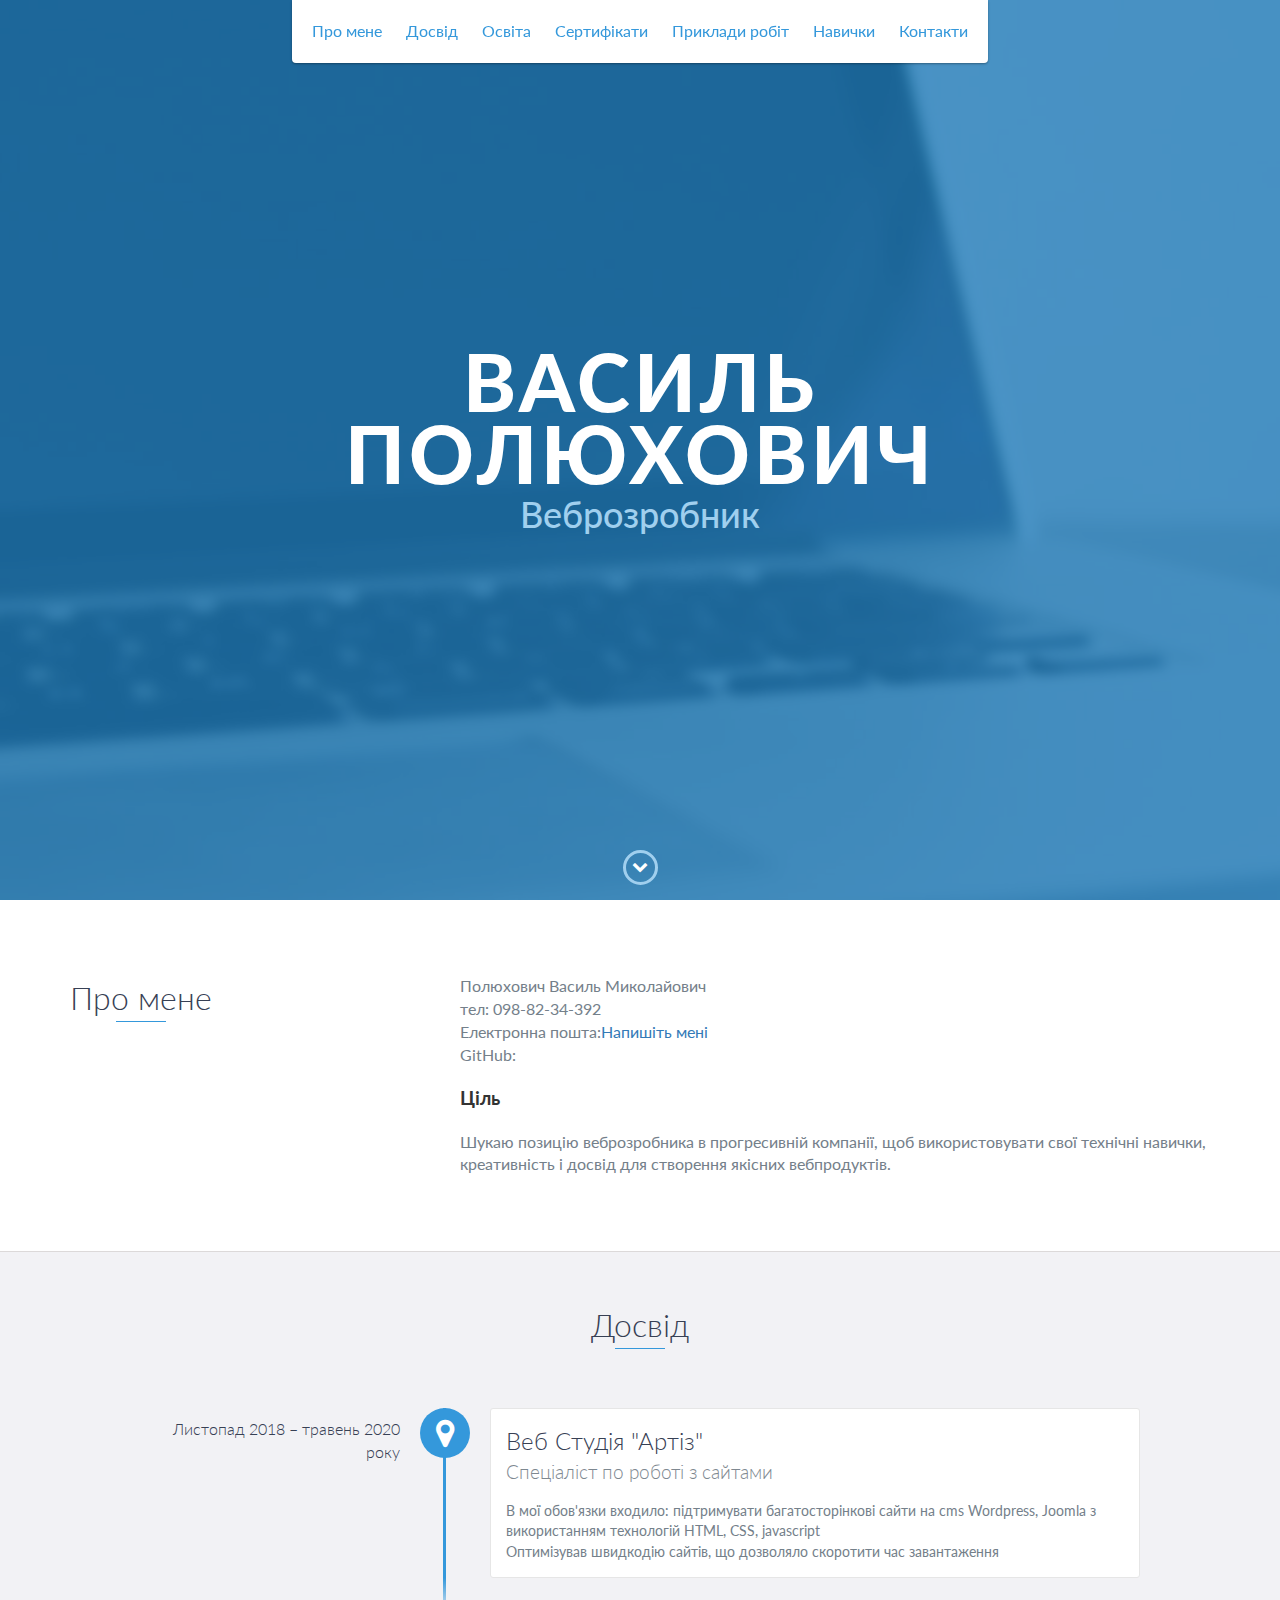
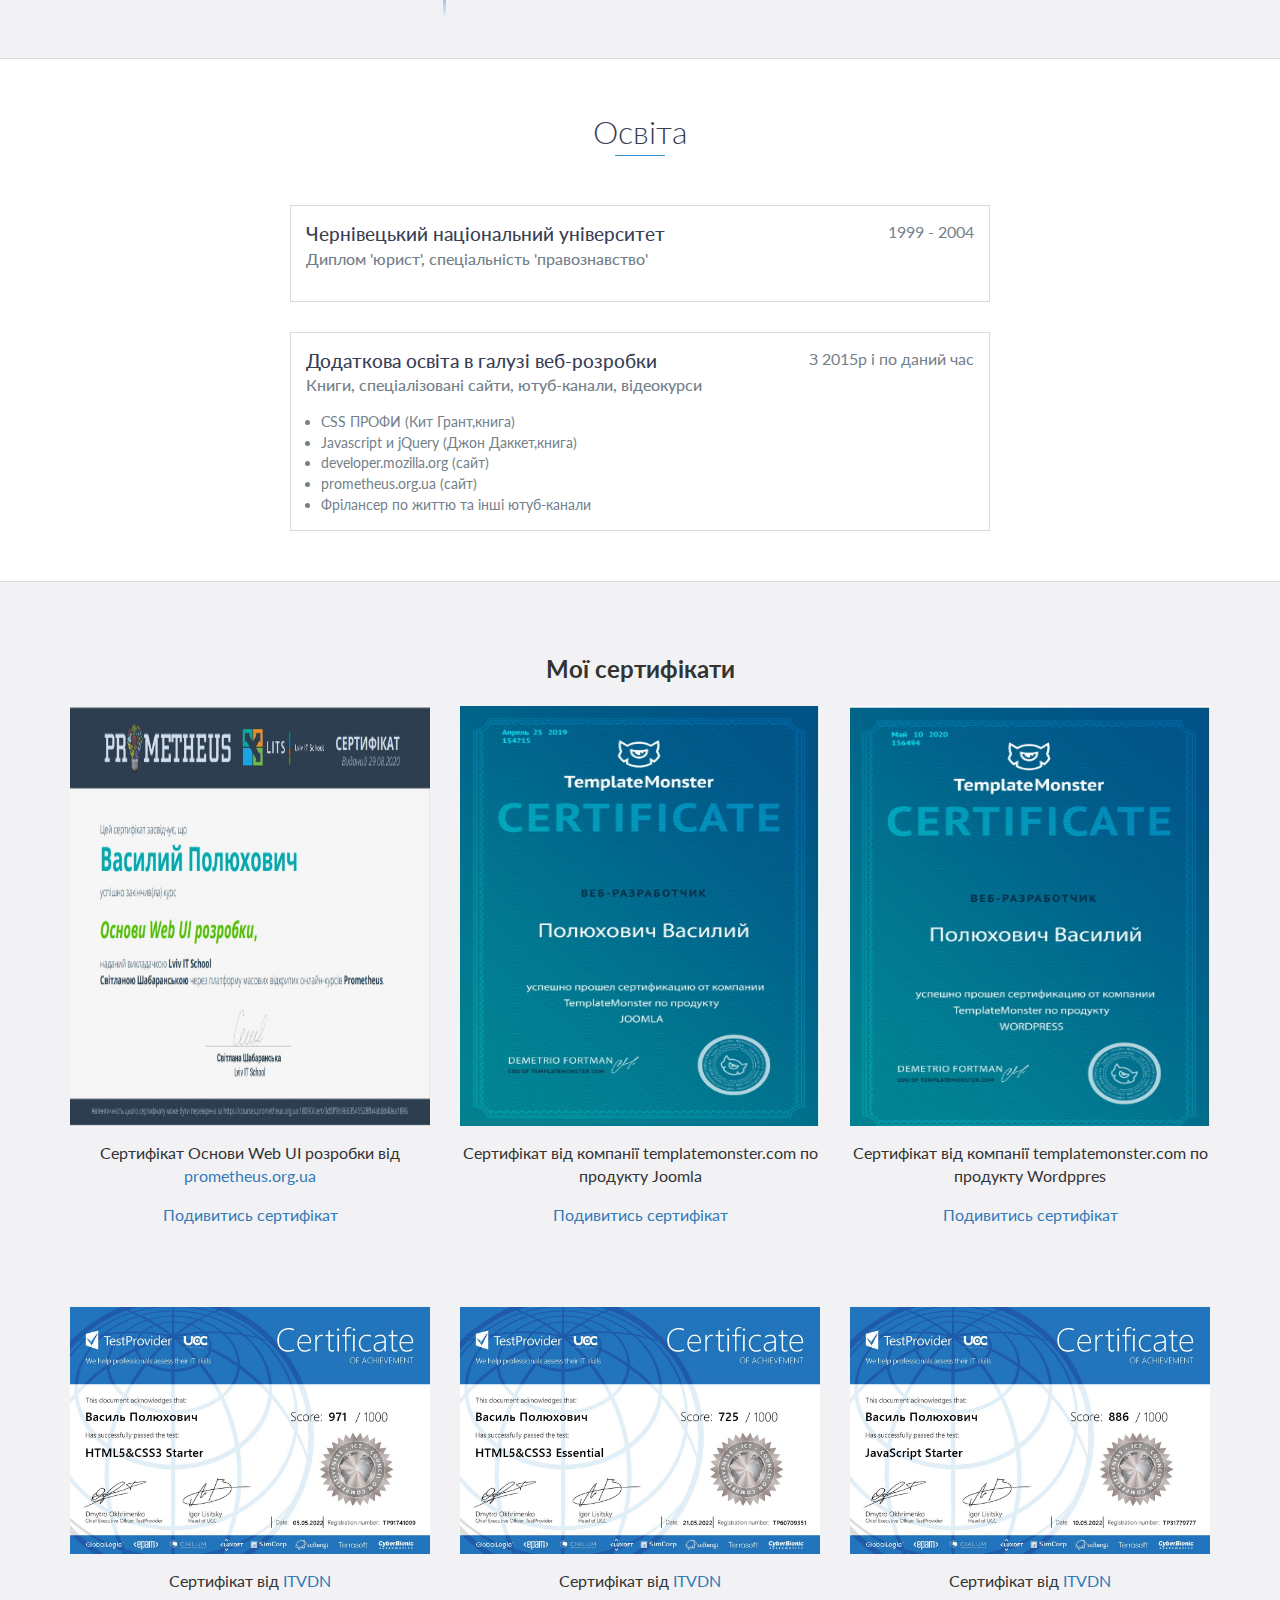
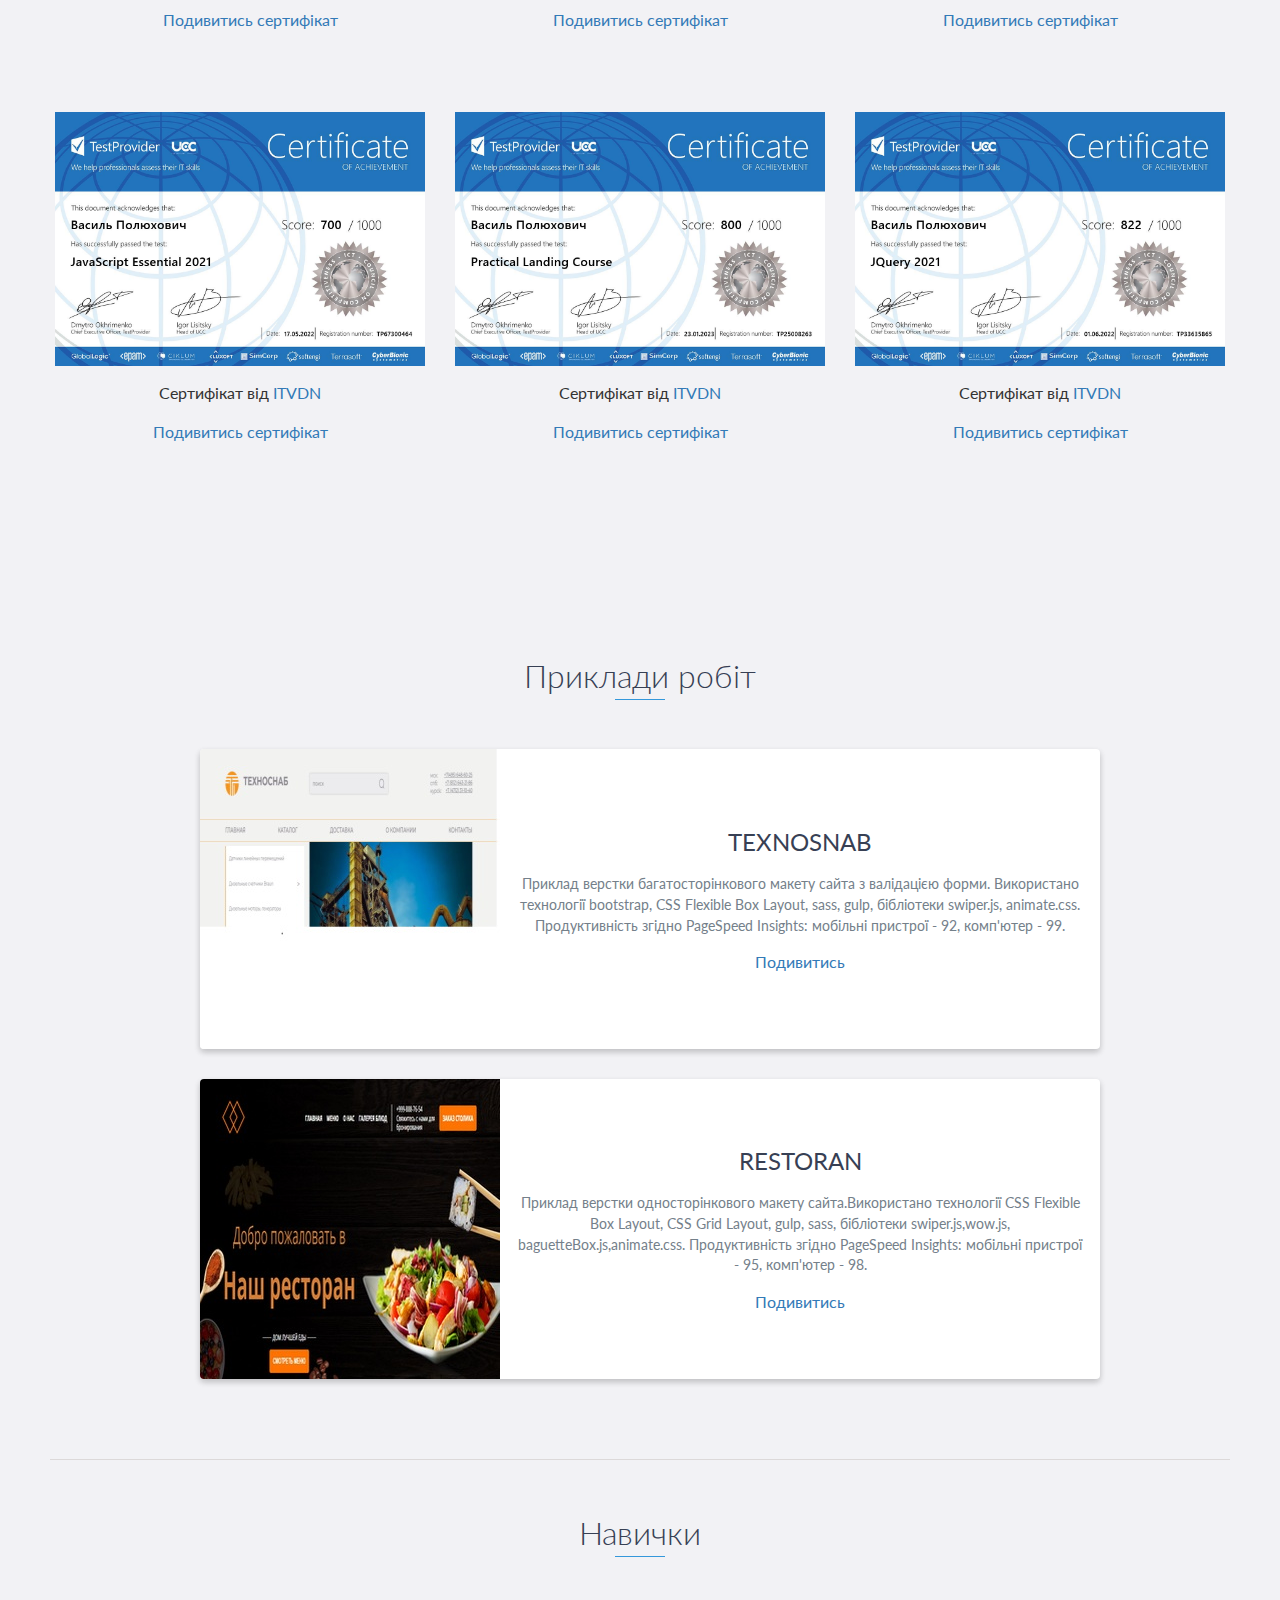
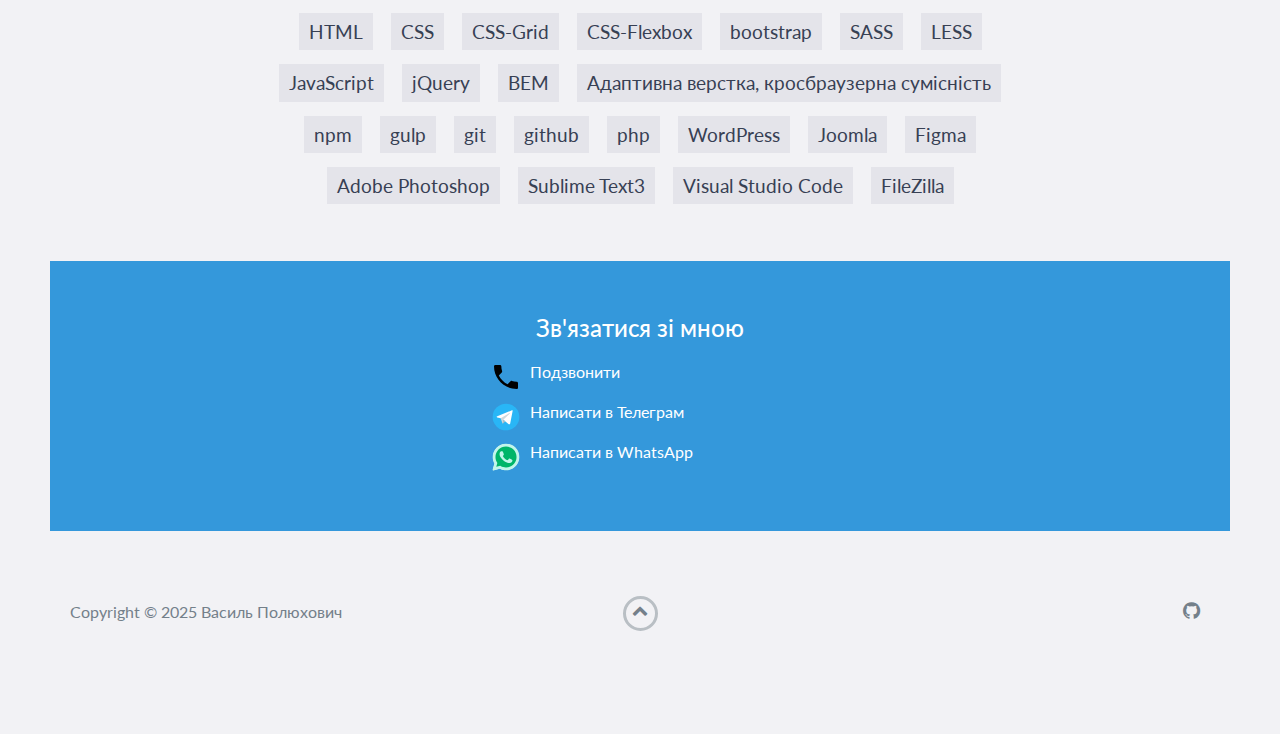
==== commit a11cf328: "Update index.html" ====
--- a/index.html
+++ b/index.html
@@ -137,7 +137,7 @@
 
         <div class="education-block">
             <h3>Додаткова освіта в галузі веб-розробки</h3>
-            <span class="education-date">З 2018р  і по даний час </span>
+            <span class="education-date">З 2015р  і по даний час </span>
             <h4>Книги, спеціалізовані сайти, ютуб-канали, відеокурси</h4>
             <ul>
                 <li>
@@ -419,7 +419,7 @@
             <div class="row">
                 <div class="col-sm-5 copyright">
                     <p>
-                        Copyright &copy; 2024 Василь Полюхович
+                        Copyright &copy; 2025 Василь Полюхович
                     </p>
                 </div>
                 <div class="col-sm-2 top">
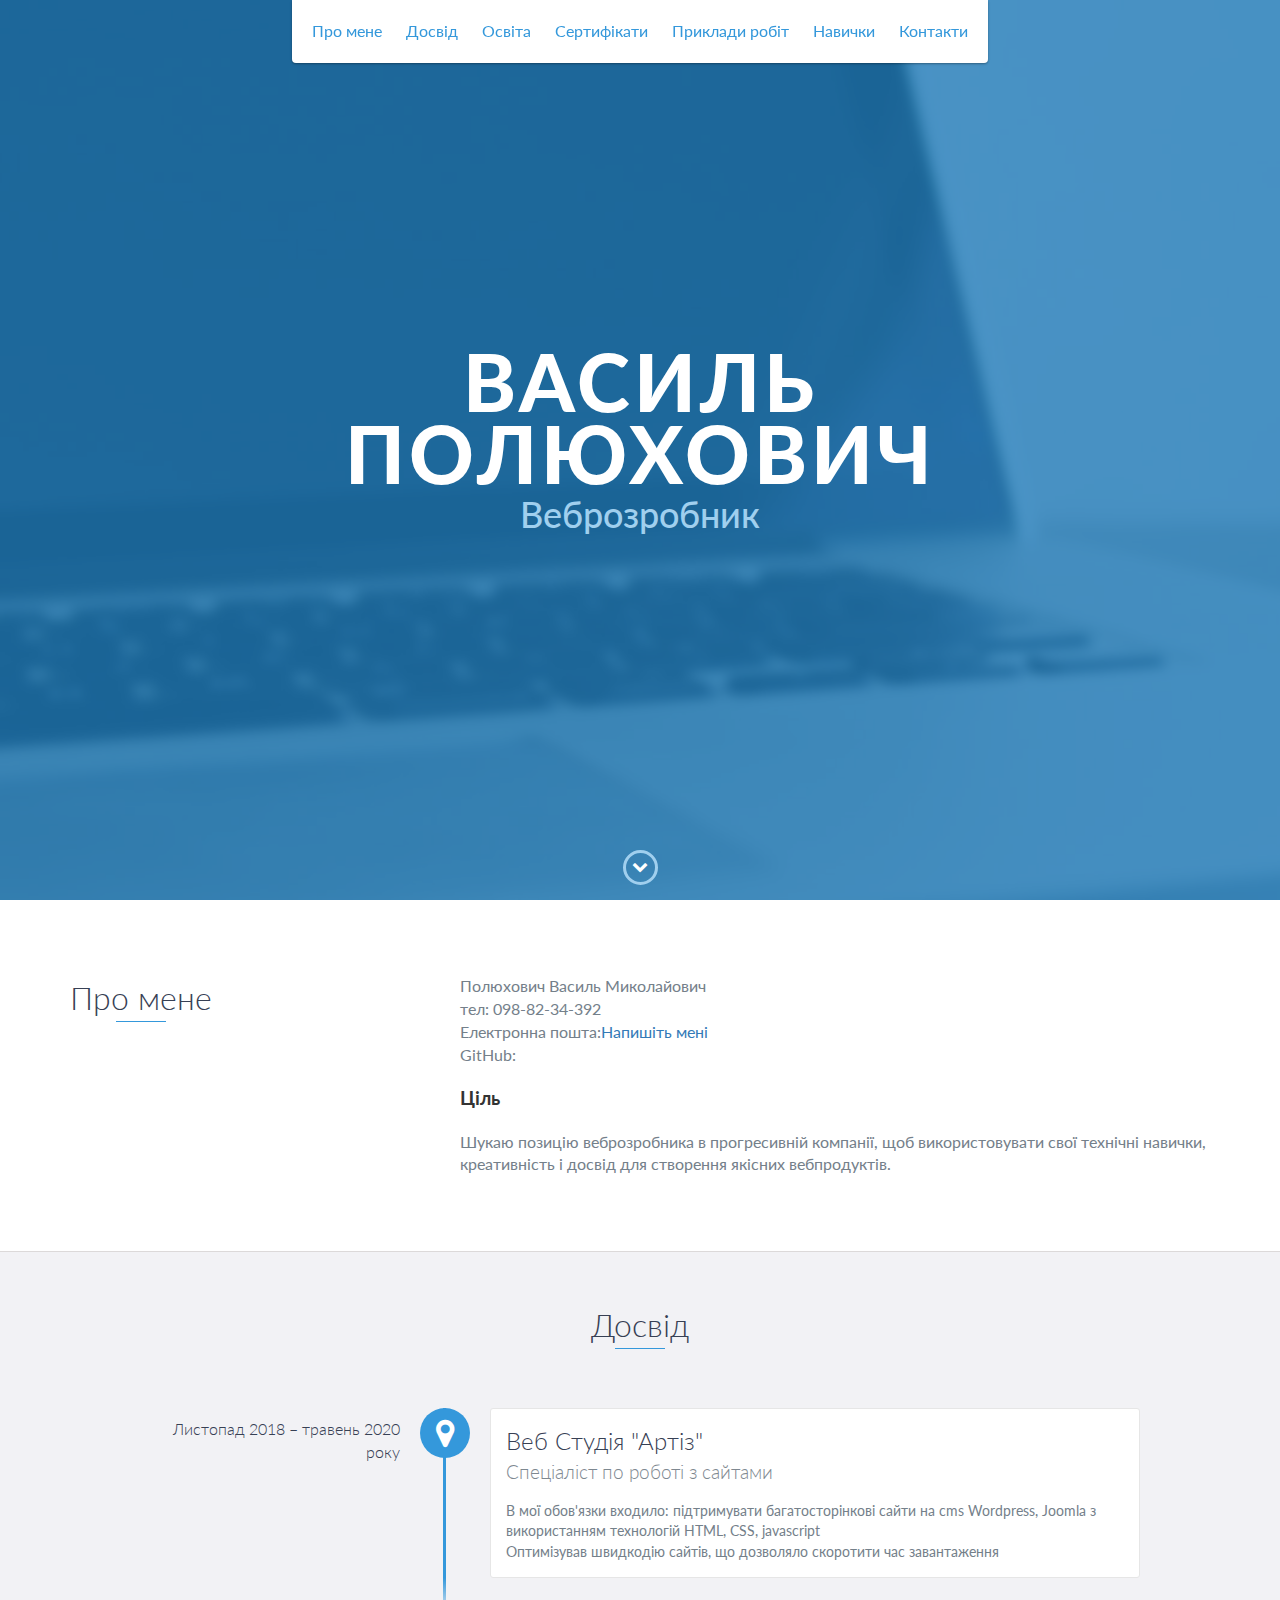
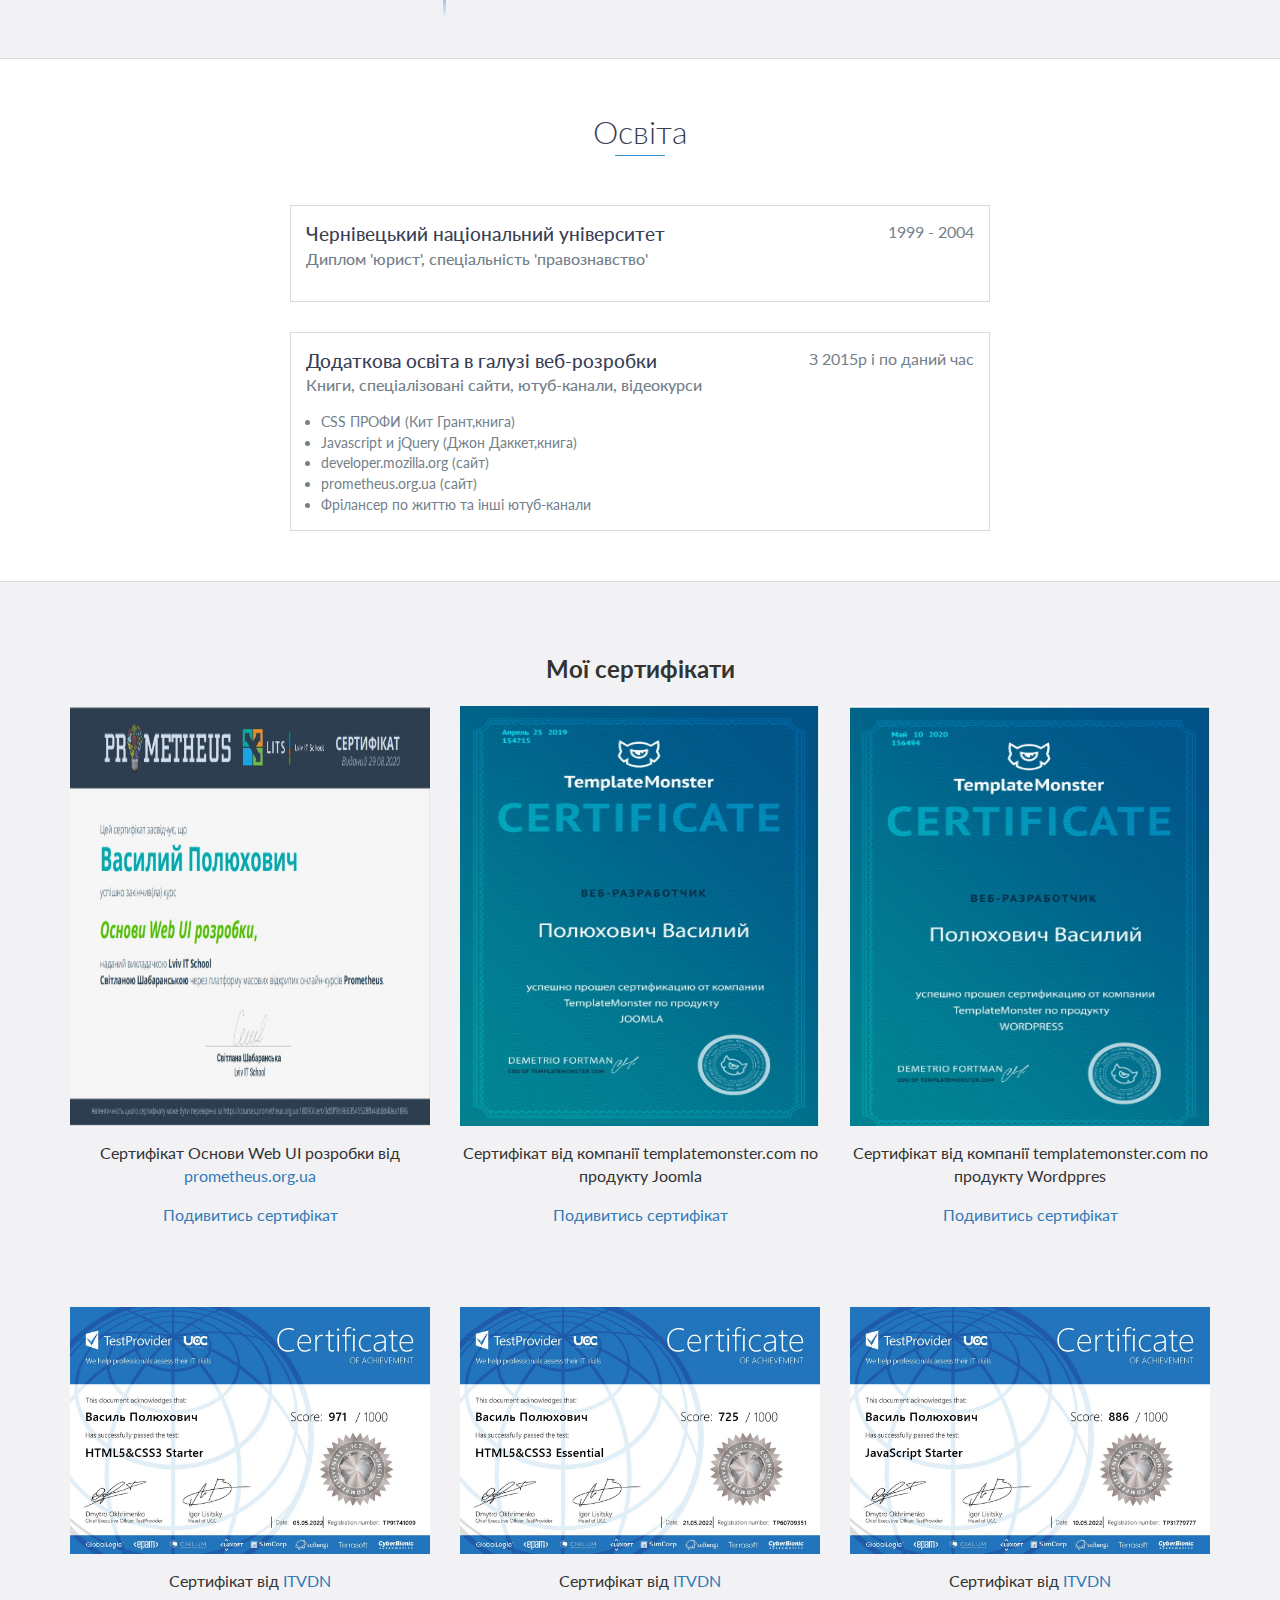
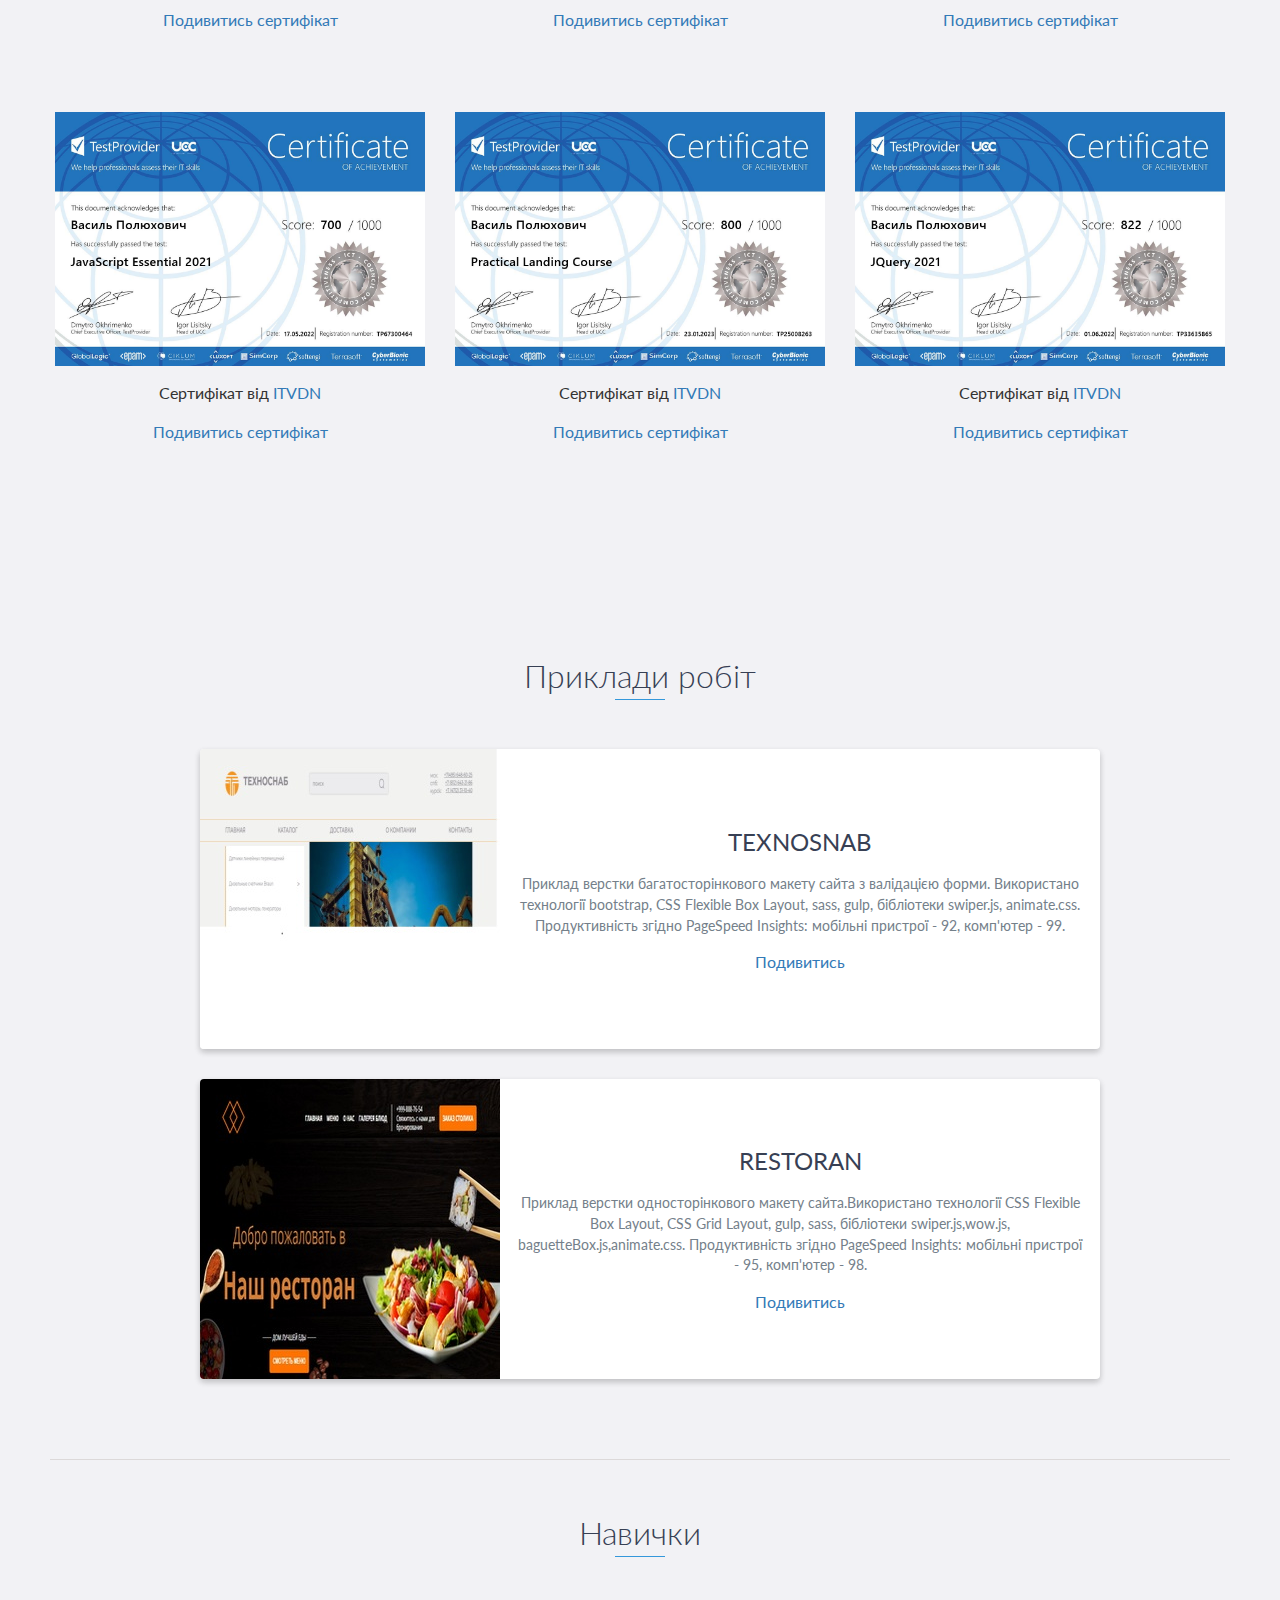
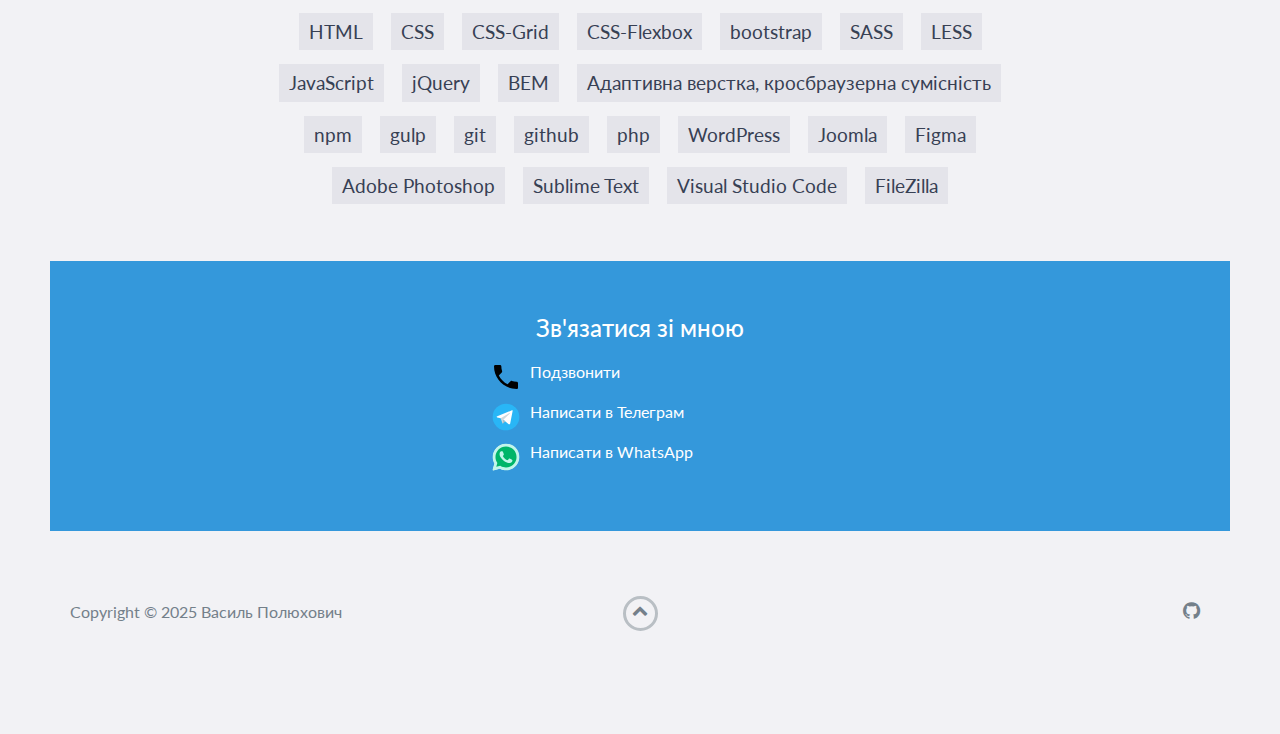
==== commit d18d8915: "Update index.html" ====
--- a/index.html
+++ b/index.html
@@ -370,7 +370,7 @@
             <li>Joomla</li>
             <li>Figma</li>
             <li>Adobe Photoshop</li>
-            <li>Sublime Text3</li>
+            <li>Sublime Text</li>
             <li>Visual Studio Code</li>
 	    <li>FileZilla</li>
 	    
